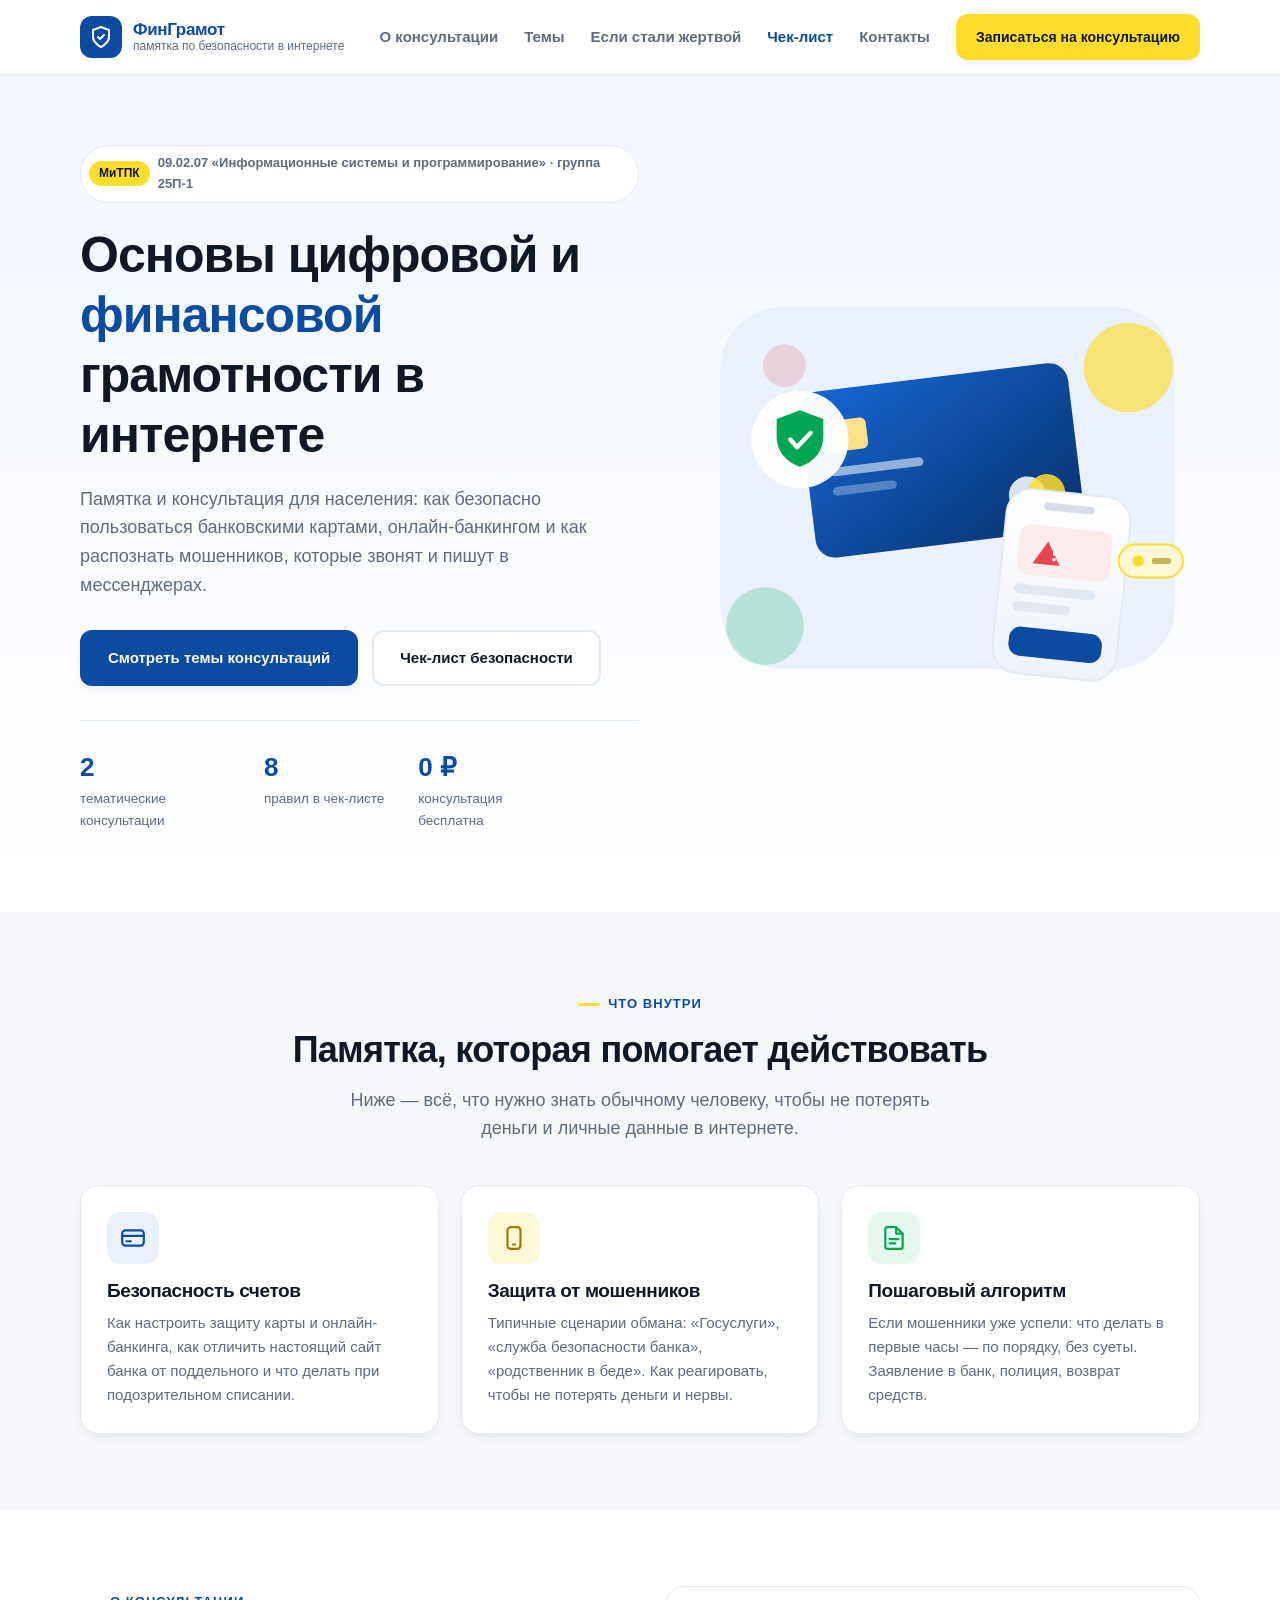
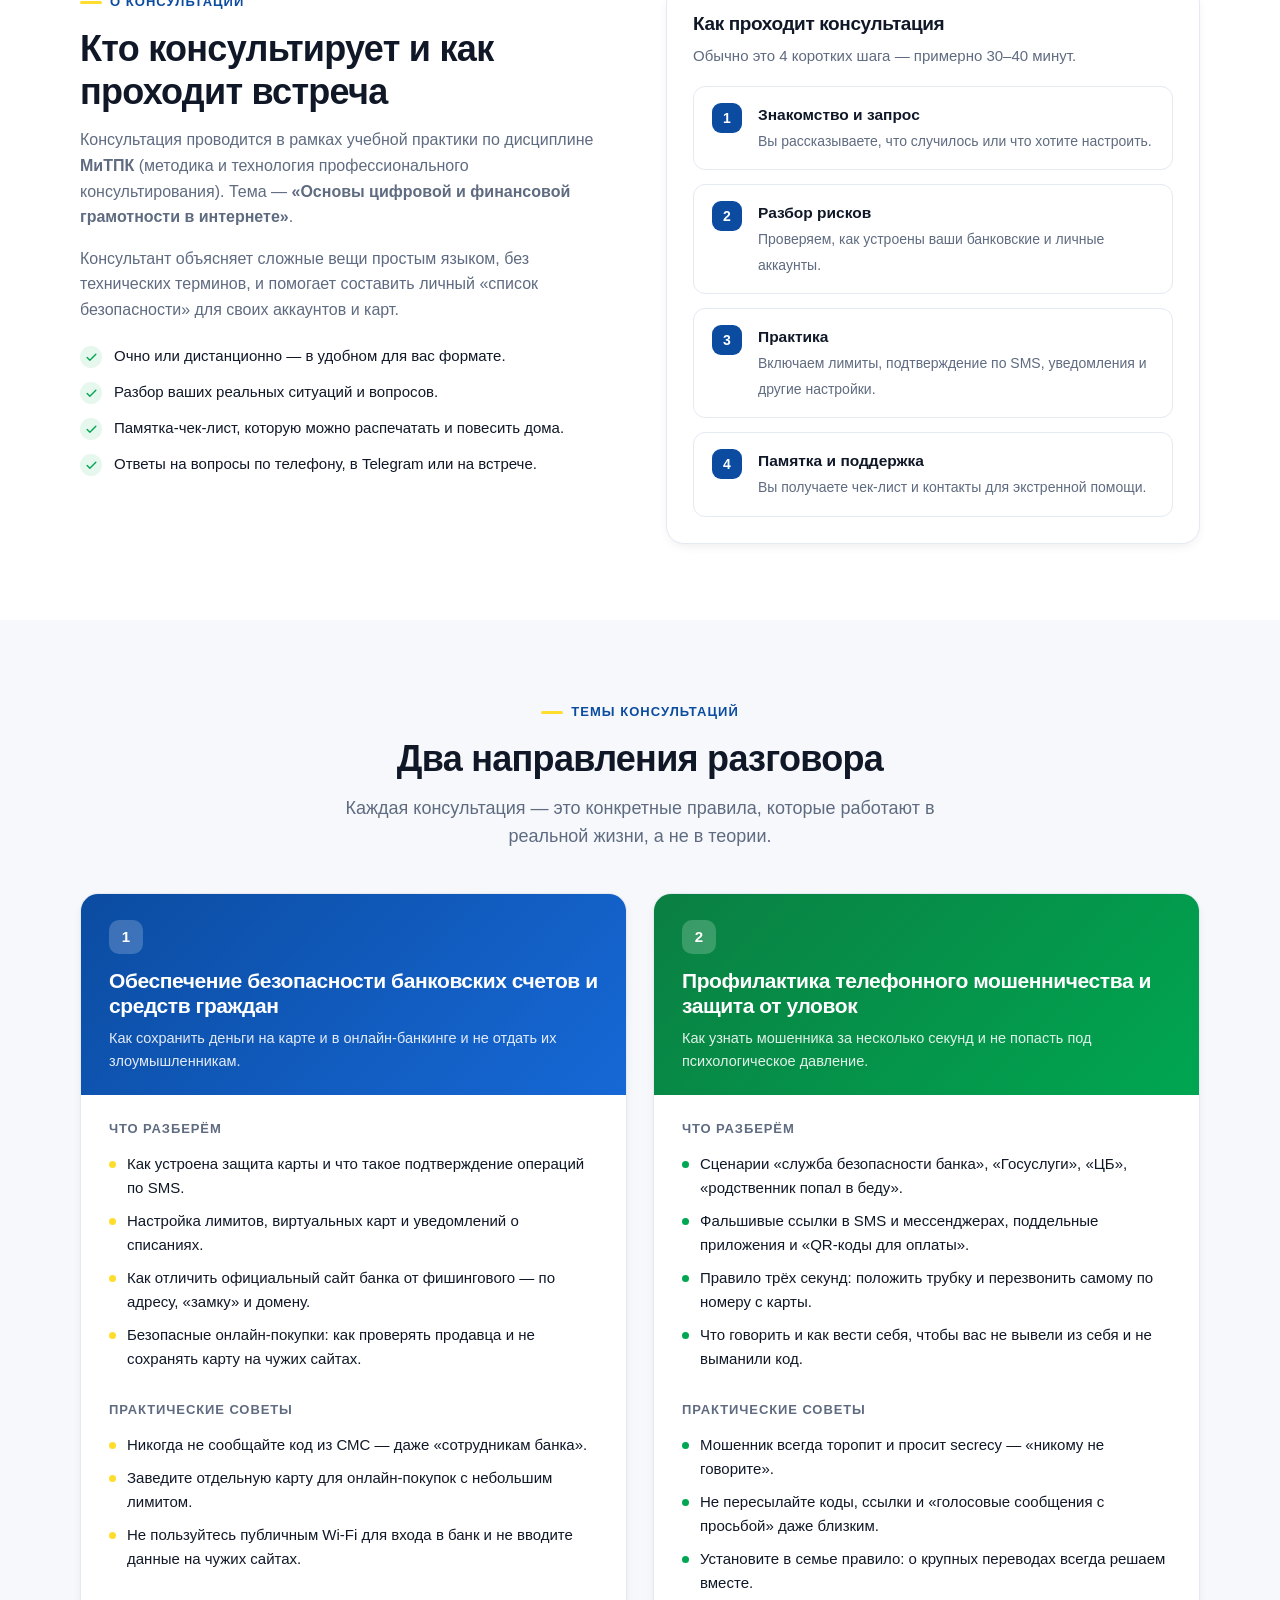
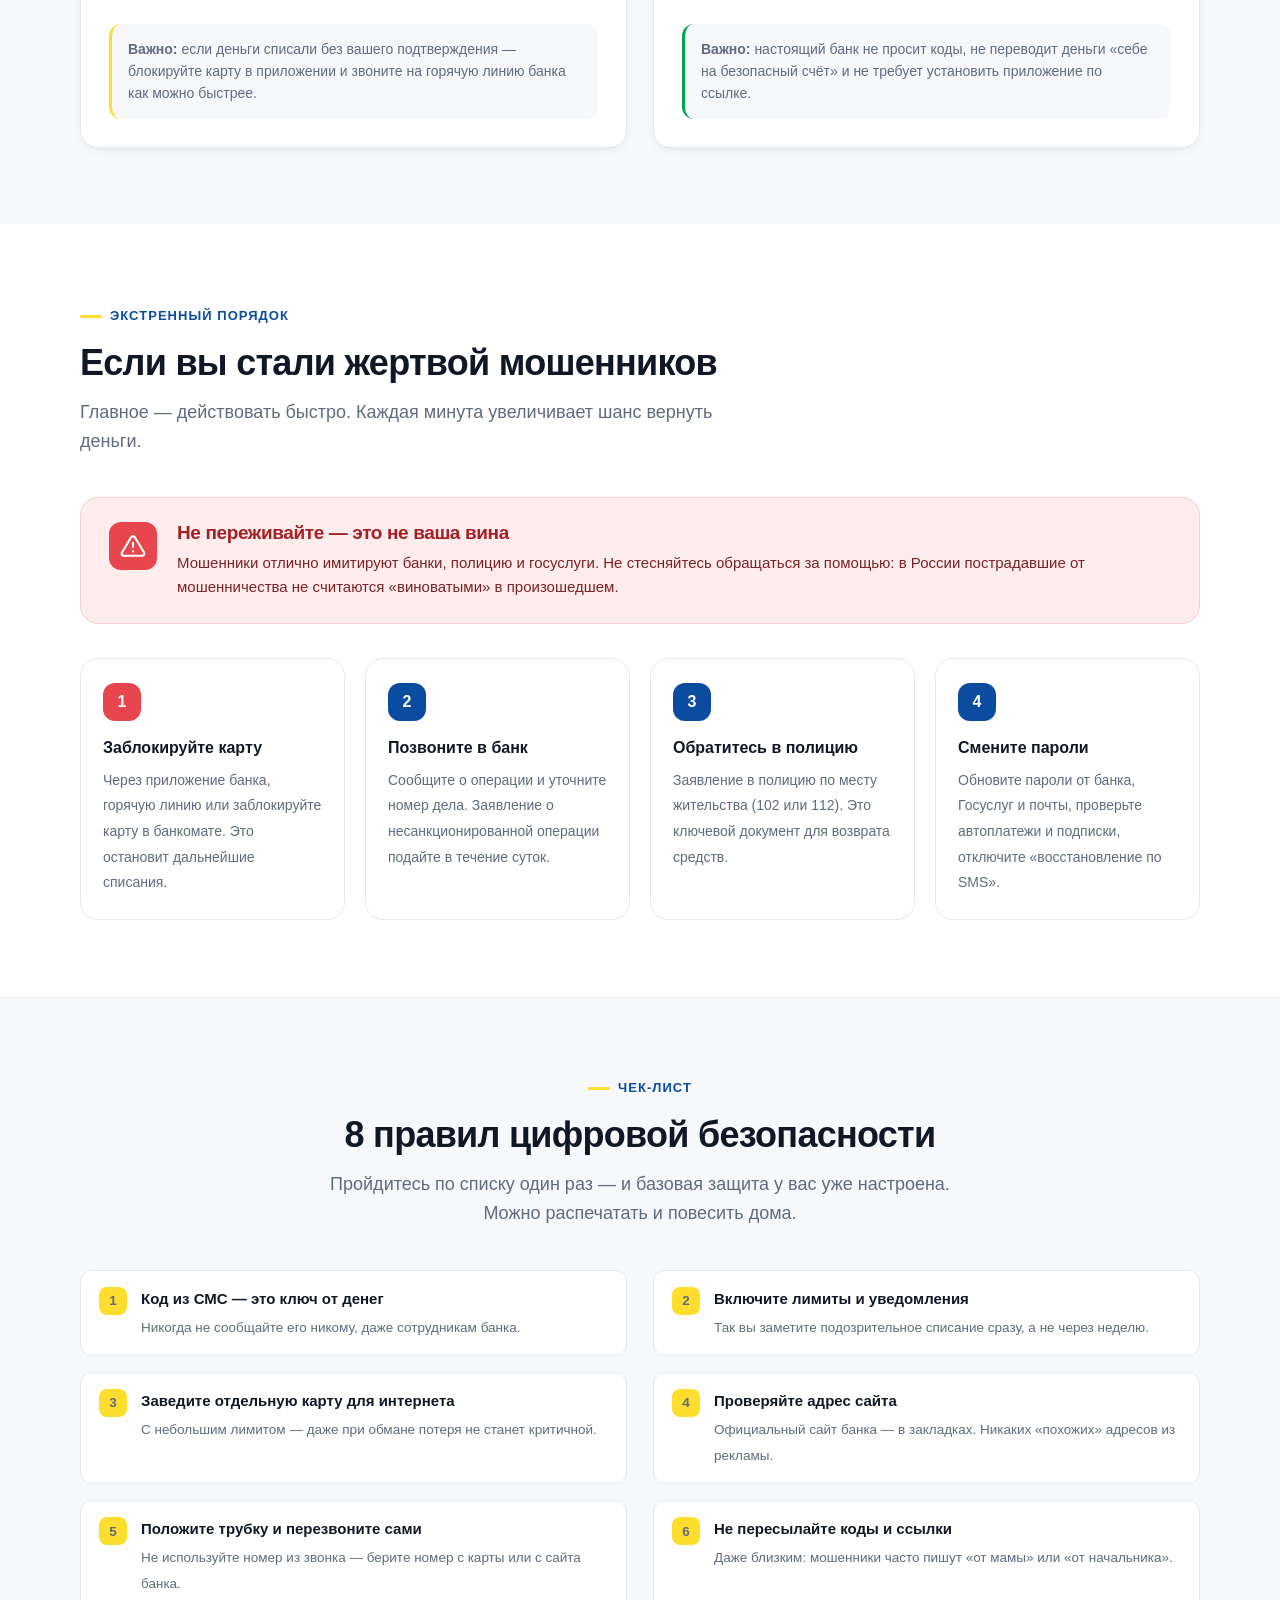
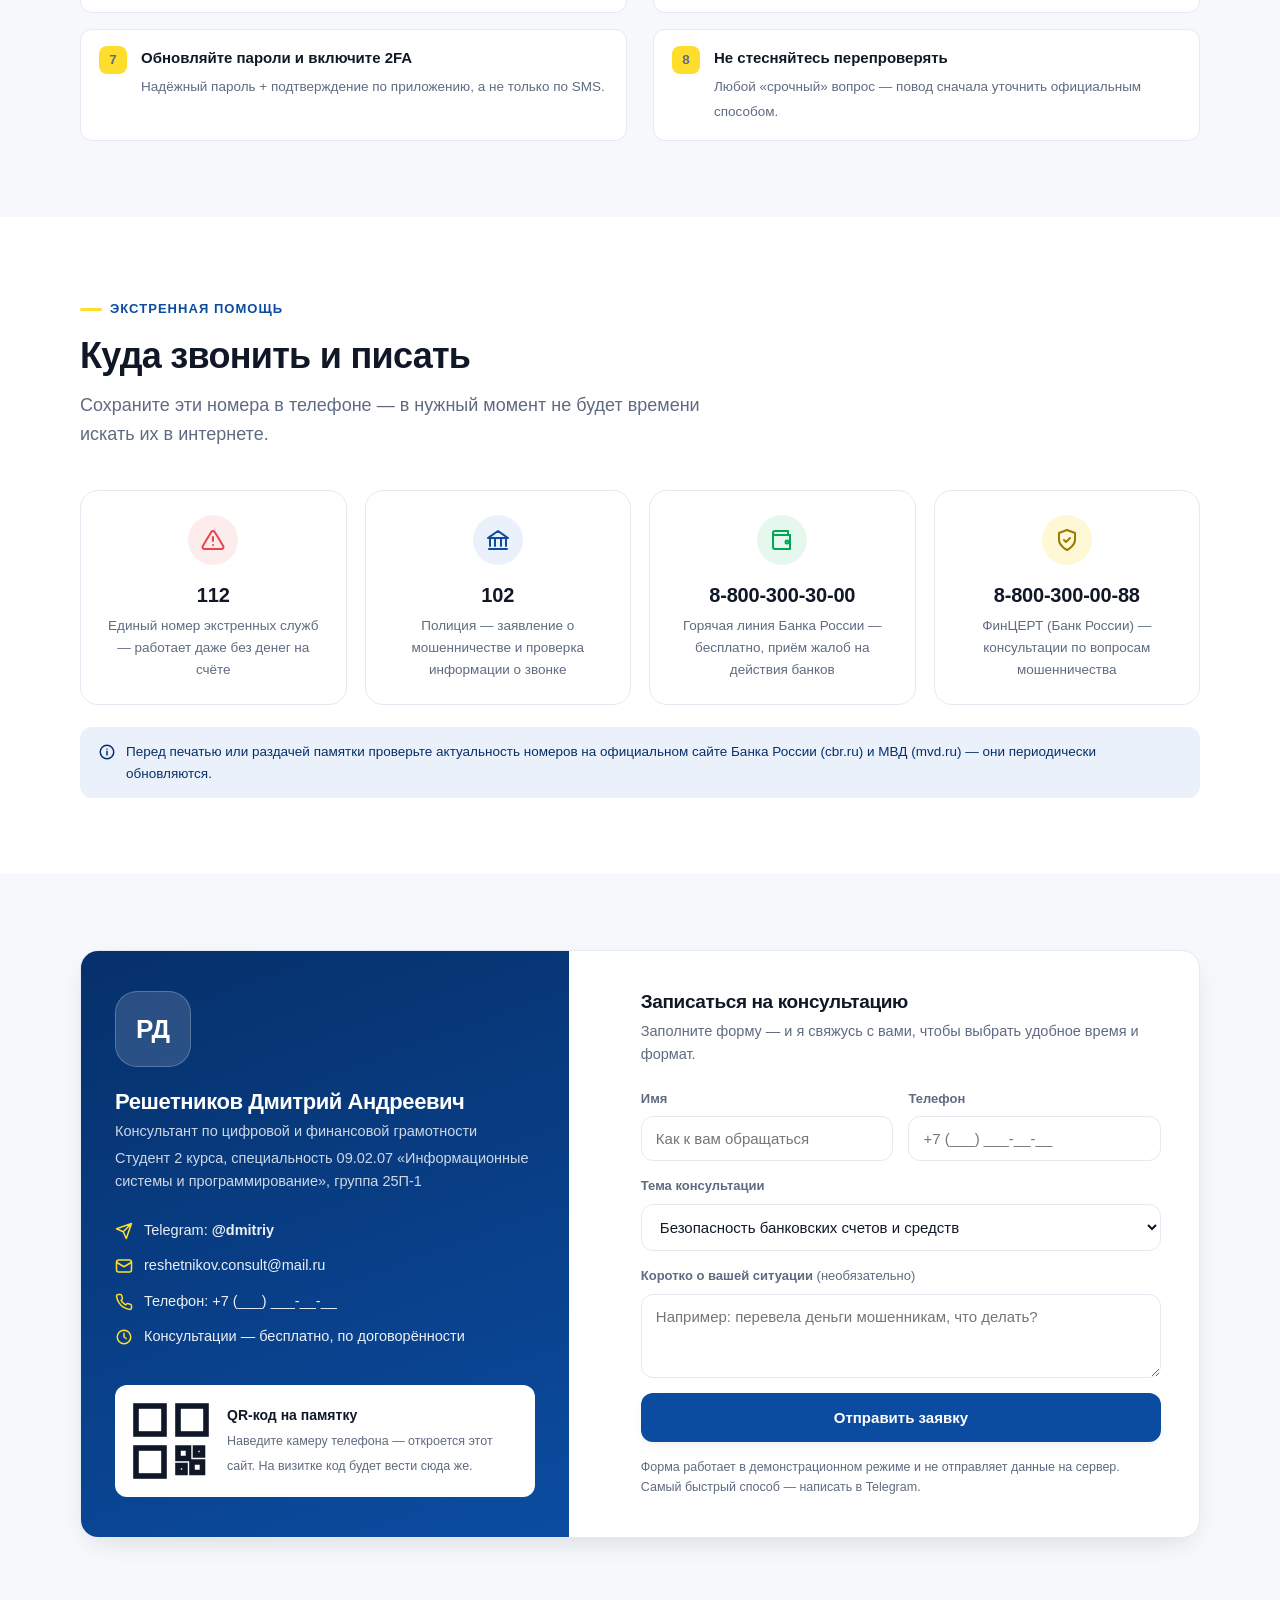
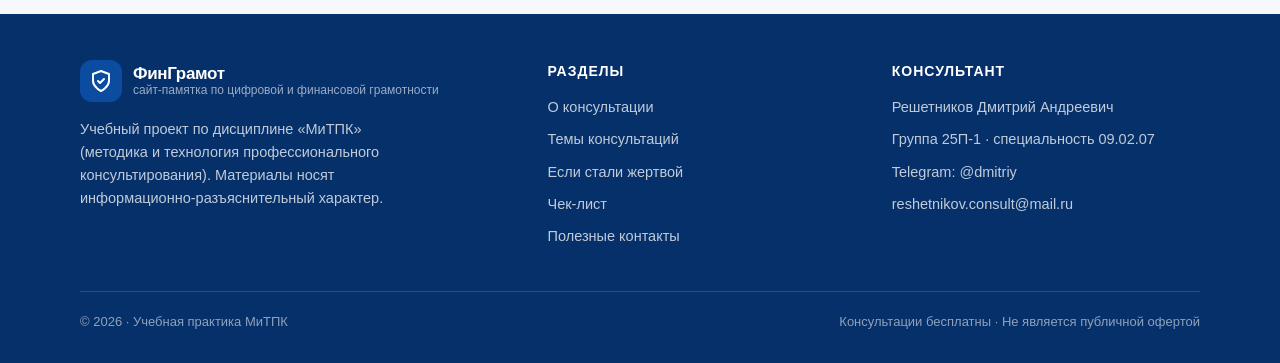
==== index.html @ 26b515e2 "Add files via upload" ====
<!DOCTYPE html>
<html lang="ru">
<head>
<meta charset="UTF-8">
<meta name="viewport" content="width=device-width, initial-scale=1">
<title>ФинГрамот — памятка по цифровой и финансовой грамотности в интернете</title>
<meta name="description" content="Сайт-памятка по консультации населения: безопасность банковских счетов и средств граждан, профилактика телефонного мошенничества. Консультант — Решетников Дмитрий Андреевич, группа 25П-1.">
<meta name="author" content="Решетников Дмитрий Андреевич">
<link rel="icon" href="data:image/svg+xml,%3Csvg xmlns='http://www.w3.org/2000/svg' viewBox='0 0 32 32'%3E%3Crect width='32' height='32' rx='8' fill='%230b4ca1'/%3E%3Cpath d='M16 6l8 3v6c0 5-3.4 9.3-8 11-4.6-1.7-8-6-8-11V9l8-3z' fill='%23ffdd2d'/%3E%3C/svg%3E">
<link rel="stylesheet" href="styles.css">
</head>
<body>

<!-- ================= ИКОНКИ ================= -->
<svg width="0" height="0" style="position:absolute" aria-hidden="true">
  <defs>
    <symbol id="i-shield" viewBox="0 0 24 24" fill="none" stroke="currentColor" stroke-width="2" stroke-linecap="round" stroke-linejoin="round">
      <path d="M12 22s8-4 8-10V5l-8-3-8 3v7c0 6 8 10 8 10z"/><path d="M9 12l2 2 4-4"/>
    </symbol>
    <symbol id="i-card" viewBox="0 0 24 24" fill="none" stroke="currentColor" stroke-width="2" stroke-linecap="round" stroke-linejoin="round">
      <rect x="2" y="5" width="20" height="14" rx="3"/><path d="M2 10h20"/><path d="M6 15h4"/>
    </symbol>
    <symbol id="i-phone" viewBox="0 0 24 24" fill="none" stroke="currentColor" stroke-width="2" stroke-linecap="round" stroke-linejoin="round">
      <rect x="6" y="2" width="12" height="20" rx="3"/><path d="M11 18h2"/>
    </symbol>
    <symbol id="i-doc" viewBox="0 0 24 24" fill="none" stroke="currentColor" stroke-width="2" stroke-linecap="round" stroke-linejoin="round">
      <path d="M14 2H6a2 2 0 00-2 2v16a2 2 0 002 2h12a2 2 0 002-2V8z"/><path d="M14 2v6h6M8 13h8M8 17h5"/>
    </symbol>
    <symbol id="i-alert" viewBox="0 0 24 24" fill="none" stroke="currentColor" stroke-width="2" stroke-linecap="round" stroke-linejoin="round">
      <path d="M10.3 3.9L1.8 18a2 2 0 001.7 3h17a2 2 0 001.7-3L13.7 3.9a2 2 0 00-3.4 0z"/><path d="M12 9v4M12 17h.01"/>
    </symbol>
    <symbol id="i-check" viewBox="0 0 24 24" fill="none" stroke="currentColor" stroke-width="2.5" stroke-linecap="round" stroke-linejoin="round">
      <path d="M20 6L9 17l-5-5"/>
    </symbol>
    <symbol id="i-call" viewBox="0 0 24 24" fill="none" stroke="currentColor" stroke-width="2" stroke-linecap="round" stroke-linejoin="round">
      <path d="M22 16.9v3a2 2 0 01-2.2 2 19.8 19.8 0 01-8.6-3.1 19.5 19.5 0 01-6-6A19.8 19.8 0 012.1 4.2 2 2 0 014.1 2h3a2 2 0 012 1.7c.1 1 .4 1.9.7 2.8a2 2 0 01-.5 2.1L8.1 9.9a16 16 0 006 6l1.3-1.2a2 2 0 012.1-.5c.9.3 1.8.6 2.8.7a2 2 0 011.7 2z"/>
    </symbol>
    <symbol id="i-bank" viewBox="0 0 24 24" fill="none" stroke="currentColor" stroke-width="2" stroke-linecap="round" stroke-linejoin="round">
      <path d="M3 21h18M4 10v8M9 10v8M15 10v8M20 10v8M2 10h20L12 3 2 10z"/>
    </symbol>
    <symbol id="i-info" viewBox="0 0 24 24" fill="none" stroke="currentColor" stroke-width="2" stroke-linecap="round" stroke-linejoin="round">
      <circle cx="12" cy="12" r="9"/><path d="M12 11v5M12 8h.01"/>
    </symbol>
    <symbol id="i-lock" viewBox="0 0 24 24" fill="none" stroke="currentColor" stroke-width="2" stroke-linecap="round" stroke-linejoin="round">
      <rect x="4" y="10" width="16" height="11" rx="2"/><path d="M8 10V7a4 4 0 018 0v3"/>
    </symbol>
    <symbol id="i-eye" viewBox="0 0 24 24" fill="none" stroke="currentColor" stroke-width="2" stroke-linecap="round" stroke-linejoin="round">
      <path d="M1 12s4-7 11-7 11 7 11 7-4 7-11 7S1 12 1 12z"/><circle cx="12" cy="12" r="3"/>
    </symbol>
    <symbol id="i-link" viewBox="0 0 24 24" fill="none" stroke="currentColor" stroke-width="2" stroke-linecap="round" stroke-linejoin="round">
      <path d="M10 13a5 5 0 007.5.5l3-3a5 5 0 00-7-7l-1.7 1.7"/><path d="M14 11a5 5 0 00-7.5-.5l-3 3a5 5 0 007 7L12 19"/>
    </symbol>
    <symbol id="i-megaphone" viewBox="0 0 24 24" fill="none" stroke="currentColor" stroke-width="2" stroke-linecap="round" stroke-linejoin="round">
      <path d="M3 11v3a1 1 0 001 1h2l5 4V6L6 10H4a1 1 0 00-1 1z"/><path d="M15 8a5 5 0 010 8"/>
    </symbol>
    <symbol id="i-users" viewBox="0 0 24 24" fill="none" stroke="currentColor" stroke-width="2" stroke-linecap="round" stroke-linejoin="round">
      <path d="M16 21v-2a4 4 0 00-4-4H6a4 4 0 00-4 4v2"/><circle cx="9" cy="7" r="4"/><path d="M22 21v-2a4 4 0 00-3-3.9"/>
    </symbol>
    <symbol id="i-clock" viewBox="0 0 24 24" fill="none" stroke="currentColor" stroke-width="2" stroke-linecap="round" stroke-linejoin="round">
      <circle cx="12" cy="12" r="9"/><path d="M12 7v5l3 2"/>
    </symbol>
    <symbol id="i-send" viewBox="0 0 24 24" fill="none" stroke="currentColor" stroke-width="2" stroke-linecap="round" stroke-linejoin="round">
      <path d="M22 2L11 13M22 2l-7 20-4-9-9-4 20-7z"/>
    </symbol>
    <symbol id="i-mail" viewBox="0 0 24 24" fill="none" stroke="currentColor" stroke-width="2" stroke-linecap="round" stroke-linejoin="round">
      <rect x="2" y="4" width="20" height="16" rx="3"/><path d="M2 7l10 6 10-6"/>
    </symbol>
    <symbol id="i-qr" viewBox="0 0 24 24" fill="none" stroke="currentColor" stroke-width="2" stroke-linecap="round" stroke-linejoin="round">
      <rect x="3" y="3" width="7" height="7" rx="1"/><rect x="14" y="3" width="7" height="7" rx="1"/><rect x="3" y="14" width="7" height="7" rx="1"/><path d="M14 14h3v3h-3zM18 18h3v3h-3z"/>
    </symbol>
    <symbol id="i-wallet" viewBox="0 0 24 24" fill="none" stroke="currentColor" stroke-width="2" stroke-linecap="round" stroke-linejoin="round">
      <path d="M20 7H5a2 2 0 010-4h13v4"/><path d="M3 5v14a2 2 0 002 2h15V7H5"/><circle cx="17" cy="14" r="1.5"/>
    </symbol>
  </defs>
</svg>

<!-- ================= ШАПКА ================= -->
<header class="header">
  <div class="container header__inner">
    <a class="logo" href="#top">
      <span class="logo__mark"><svg><use href="#i-shield"/></svg></span>
      <span class="logo__text">
        <span class="logo__name">ФинГрамот</span>
        <span class="logo__sub">памятка по безопасности в интернете</span>
      </span>
    </a>

    <nav class="nav" id="nav">
      <a href="#about">О консультации</a>
      <a href="#topics">Темы</a>
      <a href="#victim">Если стали жертвой</a>
      <a href="#checklist">Чек-лист</a>
      <a href="#contacts">Контакты</a>
    </nav>

    <div class="header__cta">
      <a class="btn btn--accent btn--sm" href="#consult">Записаться на консультацию</a>
      <button class="burger" id="burger" aria-label="Меню"><span></span><span></span><span></span></button>
    </div>
  </div>
</header>

<!-- ================= ПЕРВЫЙ ЭКРАН ================= -->
<section class="hero" id="top">
  <div class="container hero__grid">
    <div>
      <div class="hero__badge"><b>МиТПК</b> 09.02.07 «Информационные системы и программирование» · группа 25П-1</div>
      <h1>Основы цифровой и <span>финансовой</span> грамотности в интернете</h1>
      <p class="hero__lead">
        Памятка и консультация для населения: как безопасно пользоваться банковскими картами,
        онлайн-банкингом и как распознать мошенников, которые звонят и пишут в мессенджерах.
      </p>
      <div class="hero__actions">
        <a class="btn btn--primary" href="#topics">Смотреть темы консультаций</a>
        <a class="btn btn--ghost" href="#checklist">Чек-лист безопасности</a>
      </div>
      <div class="hero__facts">
        <div>
          <div class="fact__num">2</div>
          <div class="fact__text">тематические консультации</div>
        </div>
        <div>
          <div class="fact__num">8</div>
          <div class="fact__text">правил в чек-листе</div>
        </div>
        <div>
          <div class="fact__num">0 ₽</div>
          <div class="fact__text">консультация бесплатна</div>
        </div>
      </div>
    </div>

    <div class="hero__art" aria-hidden="true">
      <svg viewBox="0 0 520 420" role="img">
        <defs>
          <linearGradient id="gCard" x1="0" y1="0" x2="1" y2="1">
            <stop offset="0%" stop-color="#1668d6"/><stop offset="100%" stop-color="#06306a"/>
          </linearGradient>
          <linearGradient id="gPhone" x1="0" y1="0" x2="0" y2="1">
            <stop offset="0%" stop-color="#ffffff"/><stop offset="100%" stop-color="#eef2f8"/>
          </linearGradient>
        </defs>

        <rect x="26" y="24" width="468" height="372" rx="64" fill="#eaf1fb"/>
        <circle cx="446" cy="86" r="46" fill="#ffdd2d" opacity=".65"/>
        <circle cx="72" cy="352" r="40" fill="#00a651" opacity=".22"/>
        <circle cx="92" cy="84" r="22" fill="#e8464f" opacity=".18"/>

        <!-- банковская карта -->
        <g transform="rotate(-7 250 190)">
          <rect x="116" y="96" width="278" height="172" rx="20" fill="url(#gCard)"/>
          <rect x="140" y="128" width="42" height="32" rx="6" fill="#ffe08a"/>
          <rect x="140" y="176" width="96" height="9" rx="4.5" fill="#ffffff" opacity=".55"/>
          <rect x="140" y="196" width="66" height="9" rx="4.5" fill="#ffffff" opacity=".3"/>
          <circle cx="338" cy="228" r="19" fill="#ffffff" opacity=".85"/>
          <circle cx="358" cy="228" r="19" fill="#ffdd2d" opacity=".85"/>
        </g>

        <!-- щит с галочкой -->
        <g transform="translate(56 108)">
          <circle cx="52" cy="52" r="50" fill="#ffffff" opacity=".96"/>
          <path d="M52 22l24 9v18c0 15-10 26.5-24 31-14-4.5-24-16-24-31V31l24-9z" fill="#00a651"/>
          <path d="M42 52l7 8 14-15" stroke="#fff" stroke-width="4.5" fill="none" stroke-linecap="round" stroke-linejoin="round"/>
        </g>

        <!-- телефон с предупреждением -->
        <g transform="rotate(6 372 300)">
          <rect x="314" y="214" width="128" height="190" rx="26" fill="url(#gPhone)" stroke="#e4e9f2" stroke-width="2"/>
          <rect x="352" y="226" width="52" height="8" rx="4" fill="#d7dee9"/>
          <rect x="330" y="250" width="96" height="52" rx="12" fill="#fdecec"/>
          <path d="M360 266l14 24h-28l14-24z" fill="#e8464f"/>
          <rect x="366" y="272" width="3.4" height="8" rx="1.7" fill="#fff"/>
          <circle cx="367.7" cy="284" r="1.8" fill="#fff"/>
          <rect x="330" y="312" width="84" height="10" rx="5" fill="#e2e8f0"/>
          <rect x="330" y="330" width="60" height="10" rx="5" fill="#e2e8f0"/>
          <rect x="330" y="356" width="96" height="30" rx="12" fill="#0b4ca1"/>
        </g>

        <!-- маленькие пилюли -->
        <g transform="translate(436 268)">
          <rect x="0" y="0" width="66" height="34" rx="17" fill="#fff8d6" stroke="#ffdd2d" stroke-width="2"/>
          <circle cx="20" cy="17" r="6" fill="#ffdd2d"/>
          <rect x="34" y="14" width="20" height="6" rx="3" fill="#c7b45a"/>
        </g>
      </svg>
    </div>
  </div>
</section>

<!-- ================= ЧТО ВНУТРИ ================= -->
<section class="section section--tint">
  <div class="container">
    <div class="section-head section-head--center">
      <span class="eyebrow">Что внутри</span>
      <h2>Памятка, которая помогает действовать</h2>
      <p class="lead">Ниже — всё, что нужно знать обычному человеку, чтобы не потерять деньги и личные данные в интернете.</p>
    </div>

    <div class="grid-3">
      <article class="card">
        <div class="card__icon icon-blue"><svg><use href="#i-card"/></svg></div>
        <h3>Безопасность счетов</h3>
        <p>Как настроить защиту карты и онлайн-банкинга, как отличить настоящий сайт банка от поддельного и что делать при подозрительном списании.</p>
      </article>
      <article class="card">
        <div class="card__icon icon-yellow"><svg><use href="#i-phone"/></svg></div>
        <h3>Защита от мошенников</h3>
        <p>Типичные сценарии обмана: «Госуслуги», «служба безопасности банка», «родственник в беде». Как реагировать, чтобы не потерять деньги и нервы.</p>
      </article>
      <article class="card">
        <div class="card__icon icon-green"><svg><use href="#i-doc"/></svg></div>
        <h3>Пошаговый алгоритм</h3>
        <p>Если мошенники уже успели: что делать в первые часы — по порядку, без суеты. Заявление в банк, полиция, возврат средств.</p>
      </article>
    </div>
  </div>
</section>

<!-- ================= О КОНСУЛЬТАЦИИ ================= -->
<section class="section" id="about">
  <div class="container about">
    <div class="about__text">
      <span class="eyebrow">О консультации</span>
      <h2>Кто консультирует и как проходит встреча</h2>
      <p>
        Консультация проводится в рамках учебной практики по дисциплине
        <b>МиТПК</b> (методика и технология профессионального консультирования).
        Тема — <b>«Основы цифровой и финансовой грамотности в интернете»</b>.
      </p>
      <p>
        Консультант объясняет сложные вещи простым языком, без технических терминов,
        и помогает составить личный «список безопасности» для своих аккаунтов и карт.
      </p>
      <ul class="about__list">
        <li><span class="tick"><svg><use href="#i-check"/></svg></span> Очно или дистанционно — в удобном для вас формате.</li>
        <li><span class="tick"><svg><use href="#i-check"/></svg></span> Разбор ваших реальных ситуаций и вопросов.</li>
        <li><span class="tick"><svg><use href="#i-check"/></svg></span> Памятка-чек-лист, которую можно распечатать и повесить дома.</li>
        <li><span class="tick"><svg><use href="#i-check"/></svg></span> Ответы на вопросы по телефону, в Telegram или на встрече.</li>
      </ul>
    </div>

    <div class="card">
      <h3>Как проходит консультация</h3>
      <p style="margin-bottom:18px">Обычно это 4 коротких шага — примерно 30–40 минут.</p>
      <ol class="steps-list">
        <li><div><b>Знакомство и запрос</b><span>Вы рассказываете, что случилось или что хотите настроить.</span></div></li>
        <li><div><b>Разбор рисков</b><span>Проверяем, как устроены ваши банковские и личные аккаунты.</span></div></li>
        <li><div><b>Практика</b><span>Включаем лимиты, подтверждение по SMS, уведомления и другие настройки.</span></div></li>
        <li><div><b>Памятка и поддержка</b><span>Вы получаете чек-лист и контакты для экстренной помощи.</span></div></li>
      </ol>
    </div>
  </div>
</section>

<!-- ================= ТЕМЫ КОНСУЛЬТАЦИЙ ================= -->
<section class="section section--tint" id="topics">
  <div class="container">
    <div class="section-head section-head--center">
      <span class="eyebrow">Темы консультаций</span>
      <h2>Два направления разговора</h2>
      <p class="lead">Каждая консультация — это конкретные правила, которые работают в реальной жизни, а не в теории.</p>
    </div>

    <div class="topics">
      <!-- Тема 1 -->
      <article class="topic topic--1">
        <div class="topic__top">
          <span class="topic__num">1</span>
          <h3>Обеспечение безопасности банковских счетов и средств граждан</h3>
          <p>Как сохранить деньги на карте и в онлайн-банкинге и не отдать их злоумышленникам.</p>
        </div>
        <div class="topic__body">
          <div class="topic__block">
            <h4>Что разберём</h4>
            <ul>
              <li>Как устроена защита карты и что такое подтверждение операций по SMS.</li>
              <li>Настройка лимитов, виртуальных карт и уведомлений о списаниях.</li>
              <li>Как отличить официальный сайт банка от фишингового — по адресу, «замку» и домену.</li>
              <li>Безопасные онлайн-покупки: как проверять продавца и не сохранять карту на чужих сайтах.</li>
            </ul>
          </div>
          <div class="topic__block">
            <h4>Практические советы</h4>
            <ul>
              <li>Никогда не сообщайте код из СМС — даже «сотрудникам банка».</li>
              <li>Заведите отдельную карту для онлайн-покупок с небольшим лимитом.</li>
              <li>Не пользуйтесь публичным Wi-Fi для входа в банк и не вводите данные на чужих сайтах.</li>
            </ul>
          </div>
          <p class="topic__note"><b>Важно:</b> если деньги списали без вашего подтверждения — блокируйте карту в приложении и звоните на горячую линию банка как можно быстрее.</p>
        </div>
      </article>

      <!-- Тема 2 -->
      <article class="topic topic--2">
        <div class="topic__top">
          <span class="topic__num">2</span>
          <h3>Профилактика телефонного мошенничества и защита от уловок</h3>
          <p>Как узнать мошенника за несколько секунд и не попасть под психологическое давление.</p>
        </div>
        <div class="topic__body">
          <div class="topic__block">
            <h4>Что разберём</h4>
            <ul>
              <li>Сценарии «служба безопасности банка», «Госуслуги», «ЦБ», «родственник попал в беду».</li>
              <li>Фальшивые ссылки в SMS и мессенджерах, поддельные приложения и «QR-коды для оплаты».</li>
              <li>Правило трёх секунд: положить трубку и перезвонить самому по номеру с карты.</li>
              <li>Что говорить и как вести себя, чтобы вас не вывели из себя и не выманили код.</li>
            </ul>
          </div>
          <div class="topic__block">
            <h4>Практические советы</h4>
            <ul>
              <li>Мошенник всегда торопит и просит secrecy — «никому не говорите».</li>
              <li>Не пересылайте коды, ссылки и «голосовые сообщения с просьбой» даже близким.</li>
              <li>Установите в семье правило: о крупных переводах всегда решаем вместе.</li>
            </ul>
          </div>
          <p class="topic__note"><b>Важно:</b> настоящий банк не просит коды, не переводит деньги «себе на безопасный счёт» и не требует установить приложение по ссылке.</p>
        </div>
      </article>
    </div>
  </div>
</section>

<!-- ================= ЕСЛИ СТАЛИ ЖЕРТВОЙ ================= -->
<section class="section" id="victim">
  <div class="container">
    <div class="section-head">
      <span class="eyebrow">Экстренный порядок</span>
      <h2>Если вы стали жертвой мошенников</h2>
      <p class="lead">Главное — действовать быстро. Каждая минута увеличивает шанс вернуть деньги.</p>
    </div>

    <div class="alert">
      <div class="alert__icon"><svg><use href="#i-alert"/></svg></div>
      <div>
        <h3>Не переживайте — это не ваша вина</h3>
        <p>Мошенники отлично имитируют банки, полицию и госуслуги. Не стесняйтесь обращаться за помощью: в России пострадавшие от мошенничества не считаются «виноватыми» в произошедшем.</p>
      </div>
    </div>

    <div class="timeline">
      <div class="tl-step tl-step--urgent">
        <b>Заблокируйте карту</b>
        <span>Через приложение банка, горячую линию или заблокируйте карту в банкомате. Это остановит дальнейшие списания.</span>
      </div>
      <div class="tl-step">
        <b>Позвоните в банк</b>
        <span>Сообщите о операции и уточните номер дела. Заявление о несанкционированной операции подайте в течение суток.</span>
      </div>
      <div class="tl-step">
        <b>Обратитесь в полицию</b>
        <span>Заявление в полицию по месту жительства (102 или 112). Это ключевой документ для возврата средств.</span>
      </div>
      <div class="tl-step">
        <b>Смените пароли</b>
        <span>Обновите пароли от банка, Госуслуг и почты, проверьте автоплатежи и подписки, отключите «восстановление по SMS».</span>
      </div>
    </div>
  </div>
</section>

<!-- ================= ЧЕК-ЛИСТ ================= -->
<section class="section section--tint" id="checklist">
  <div class="container">
    <div class="section-head section-head--center">
      <span class="eyebrow">Чек-лист</span>
      <h2>8 правил цифровой безопасности</h2>
      <p class="lead">Пройдитесь по списку один раз — и базовая защита у вас уже настроена. Можно распечатать и повесить дома.</p>
    </div>

    <div class="checklist">
      <div class="check-item"><span class="check-item__n">1</span><div><b>Код из СМС — это ключ от денег</b><span>Никогда не сообщайте его никому, даже сотрудникам банка.</span></div></div>
      <div class="check-item"><span class="check-item__n">2</span><div><b>Включите лимиты и уведомления</b><span>Так вы заметите подозрительное списание сразу, а не через неделю.</span></div></div>
      <div class="check-item"><span class="check-item__n">3</span><div><b>Заведите отдельную карту для интернета</b><span>С небольшим лимитом — даже при обмане потеря не станет критичной.</span></div></div>
      <div class="check-item"><span class="check-item__n">4</span><div><b>Проверяйте адрес сайта</b><span>Официальный сайт банка — в закладках. Никаких «похожих» адресов из рекламы.</span></div></div>
      <div class="check-item"><span class="check-item__n">5</span><div><b>Положите трубку и перезвоните сами</b><span>Не используйте номер из звонка — берите номер с карты или с сайта банка.</span></div></div>
      <div class="check-item"><span class="check-item__n">6</span><div><b>Не пересылайте коды и ссылки</b><span>Даже близким: мошенники часто пишут «от мамы» или «от начальника».</span></div></div>
      <div class="check-item"><span class="check-item__n">7</span><div><b>Обновляйте пароли и включите 2FA</b><span>Надёжный пароль + подтверждение по приложению, а не только по SMS.</span></div></div>
      <div class="check-item"><span class="check-item__n">8</span><div><b>Не стесняйтесь перепроверять</b><span>Любой «срочный» вопрос — повод сначала уточнить официальным способом.</span></div></div>
    </div>
  </div>
</section>

<!-- ================= ПОЛЕЗНЫЕ КОНТАКТЫ ================= -->
<section class="section" id="contacts">
  <div class="container">
    <div class="section-head">
      <span class="eyebrow">Экстренная помощь</span>
      <h2>Куда звонить и писать</h2>
      <p class="lead">Сохраните эти номера в телефоне — в нужный момент не будет времени искать их в интернете.</p>
    </div>

    <div class="contacts-grid">
      <div class="contact-card">
        <div class="contact-card__icon icon-red"><svg><use href="#i-alert"/></svg></div>
        <b>112</b>
        <span>Единый номер экстренных служб — работает даже без денег на счёте</span>
      </div>
      <div class="contact-card">
        <div class="contact-card__icon icon-blue"><svg><use href="#i-bank"/></svg></div>
        <b>102</b>
        <span>Полиция — заявление о мошенничестве и проверка информации о звонке</span>
      </div>
      <div class="contact-card">
        <div class="contact-card__icon icon-green"><svg><use href="#i-wallet"/></svg></div>
        <b>8-800-300-30-00</b>
        <span>Горячая линия Банка России — бесплатно, приём жалоб на действия банков</span>
      </div>
      <div class="contact-card">
        <div class="contact-card__icon icon-yellow"><svg><use href="#i-shield"/></svg></div>
        <b>8-800-300-00-88</b>
        <span>ФинЦЕРТ (Банк России) — консультации по вопросам мошенничества</span>
      </div>
    </div>

    <div class="notice">
      <svg><use href="#i-info"/></svg>
      <span>Перед печатью или раздачей памятки проверьте актуальность номеров на официальном сайте Банка России (cbr.ru) и МВД (mvd.ru) — они периодически обновляются.</span>
    </div>
  </div>
</section>

<!-- ================= КОНСУЛЬТАНТ И ЗАПИСЬ ================= -->
<section class="section section--tint" id="consult">
  <div class="container">
    <div class="consult">
      <div class="consult__left">
        <div class="consult__avatar">РД</div>
        <div>
          <h3>Решетников Дмитрий Андреевич</h3>
          <div class="consult__role">Консультант по цифровой и финансовой грамотности</div>
          <div class="consult__role">Студент 2 курса, специальность 09.02.07 «Информационные системы и программирование», группа 25П-1</div>
        </div>
        <ul class="consult__list">
          <li><svg><use href="#i-send"/></svg><span>Telegram: <b>@dmitriy</b></span></li>
          <li><svg><use href="#i-mail"/></svg><span>reshetnikov.consult@mail.ru</span></li>
          <li><svg><use href="#i-call"/></svg><span>Телефон: +7 (___) ___-__-__</span></li>
          <li><svg><use href="#i-clock"/></svg><span>Консультации — бесплатно, по договорённости</span></li>
        </ul>
        <div class="consult__qr">
          <svg class="qr" viewBox="0 0 24 24" fill="none" stroke="currentColor" stroke-width="1.6">
            <rect x="2" y="2" width="8" height="8"/><rect x="14" y="2" width="8" height="8"/><rect x="2" y="14" width="8" height="8"/>
            <path d="M14 14h3v3h-3zM18 18h3v3h-3zM14 19h2v2h-2zM19 14h2v2h-2z"/>
          </svg>
          <div>
            <b>QR-код на памятку</b>
            <span>Наведите камеру телефона — откроется этот сайт. На визитке код будет вести сюда же.</span>
          </div>
        </div>
      </div>

      <div class="consult__right">
        <h3>Записаться на консультацию</h3>
        <p>Заполните форму — и я свяжусь с вами, чтобы выбрать удобное время и формат.</p>

        <form class="form" id="form" novalidate>
          <div class="form__row">
            <div class="field">
              <label for="f-name">Имя</label>
              <input id="f-name" name="name" type="text" placeholder="Как к вам обращаться" required>
            </div>
            <div class="field">
              <label for="f-phone">Телефон</label>
              <input id="f-phone" name="phone" type="tel" placeholder="+7 (___) ___-__-__" required>
            </div>
          </div>
          <div class="field">
            <label for="f-topic">Тема консультации</label>
            <select id="f-topic" name="topic">
              <option>Безопасность банковских счетов и средств</option>
              <option>Профилактика телефонного мошенничества</option>
              <option>Обе темы — общий разбор</option>
              <option>Другой вопрос</option>
            </select>
          </div>
          <div class="field">
            <label for="f-msg">Коротко о вашей ситуации <span style="font-weight:400">(необязательно)</span></label>
            <textarea id="f-msg" name="message" placeholder="Например: перевела деньги мошенникам, что делать?"></textarea>
          </div>
          <button class="btn btn--primary" type="submit">Отправить заявку</button>
          <p class="form__hint">Форма работает в демонстрационном режиме и не отправляет данные на сервер. Самый быстрый способ — написать в Telegram.</p>
          <div class="form__ok" id="form-ok">
            <svg><use href="#i-check"/></svg>
            <span>Спасибо! Заявка сохранена. Для реальной связи напишите консультанту в Telegram <b>@dmitriy</b> или позвоните по указанному номеру.</span>
          </div>
        </form>
      </div>
    </div>
  </div>
</section>

<!-- ================= ПОДВАЛ ================= -->
<footer class="footer">
  <div class="container">
    <div class="footer__grid">
      <div>
        <div class="logo">
          <span class="logo__mark"><svg><use href="#i-shield"/></svg></span>
          <span class="logo__text">
            <span class="logo__name">ФинГрамот</span>
            <span class="logo__sub">сайт-памятка по цифровой и финансовой грамотности</span>
          </span>
        </div>
        <p style="margin-top:16px;max-width:340px;font-size:14.5px">
          Учебный проект по дисциплине «МиТПК» (методика и технология профессионального консультирования).
          Материалы носят информационно-разъяснительный характер.
        </p>
      </div>
      <div>
        <h4>Разделы</h4>
        <ul>
          <li><a href="#about">О консультации</a></li>
          <li><a href="#topics">Темы консультаций</a></li>
          <li><a href="#victim">Если стали жертвой</a></li>
          <li><a href="#checklist">Чек-лист</a></li>
          <li><a href="#contacts">Полезные контакты</a></li>
        </ul>
      </div>
      <div>
        <h4>Консультант</h4>
        <ul>
          <li>Решетников Дмитрий Андреевич</li>
          <li>Группа 25П-1 · специальность 09.02.07</li>
          <li><a href="https://t.me/dmitriy">Telegram: @dmitriy</a></li>
          <li><a href="mailto:reshetnikov.consult@mail.ru">reshetnikov.consult@mail.ru</a></li>
        </ul>
      </div>
    </div>
    <div class="footer__bottom">
      <span>© 2026 · Учебная практика МиТПК</span>
      <span>Консультации бесплатны · Не является публичной офертой</span>
    </div>
  </div>
</footer>

<script src="script.js"></script>
</body>
</html>
---- styles.css ----
/* ==========================================================================
   ФинГрамот — памятка по цифровой и финансовой грамотности
   Стили: чистый HTML + CSS. Палитра — в духе Т-Банка, Сбербанка, ВТБ, Госуслуг.
   ========================================================================== */

:root {
  /* Цвета */
  --blue: #0b4ca1;
  --blue-dark: #06306a;
  --blue-light: #eaf1fb;
  --yellow: #ffdd2d;
  --yellow-dark: #e8c200;
  --green: #00a651;
  --green-light: #e6f7ee;
  --red: #e8464f;
  --red-light: #fdecec;
  --ink: #101828;
  --muted: #5f6b80;
  --bg: #f6f8fb;
  --white: #ffffff;
  --line: #e4e9f2;

  /* Типографика */
  --font: -apple-system, BlinkMacSystemFont, "Segoe UI", Roboto, "Helvetica Neue", Arial, sans-serif;

  /* Форма */
  --radius: 18px;
  --radius-sm: 12px;
  --shadow: 0 10px 30px -12px rgba(16, 24, 40, .18);
  --shadow-sm: 0 4px 14px -6px rgba(16, 24, 40, .14);
  --container: 1160px;
}

* { box-sizing: border-box; margin: 0; padding: 0; }

html { scroll-behavior: smooth; }

body {
  font-family: var(--font);
  color: var(--ink);
  background: var(--white);
  line-height: 1.6;
  -webkit-font-smoothing: antialiased;
}

img, svg { display: block; max-width: 100%; }
a { color: var(--blue); text-decoration: none; }
ul { list-style: none; }

.container {
  width: 100%;
  max-width: var(--container);
  margin: 0 auto;
  padding: 0 20px;
}

.section { padding: 76px 0; }
.section--tint { background: var(--bg); }

.eyebrow {
  display: inline-flex;
  align-items: center;
  gap: 8px;
  font-size: 13px;
  font-weight: 700;
  letter-spacing: .08em;
  text-transform: uppercase;
  color: var(--blue);
  margin-bottom: 14px;
}
.eyebrow::before {
  content: "";
  width: 22px;
  height: 3px;
  border-radius: 2px;
  background: var(--yellow);
}

h1, h2, h3 { line-height: 1.2; letter-spacing: -.02em; }
h2 { font-size: clamp(26px, 3.4vw, 36px); font-weight: 800; margin-bottom: 14px; }
h3 { font-size: 19px; font-weight: 700; }

.lead { font-size: 18px; color: var(--muted); max-width: 640px; }
.section-head { max-width: 760px; margin-bottom: 42px; }
.section-head--center { margin-left: auto; margin-right: auto; text-align: center; }
.section-head--center .lead { margin: 0 auto; }

/* ---------------- Кнопки ---------------- */
.btn {
  display: inline-flex;
  align-items: center;
  justify-content: center;
  gap: 9px;
  padding: 14px 26px;
  border-radius: var(--radius-sm);
  font-weight: 700;
  font-size: 15px;
  border: 2px solid transparent;
  cursor: pointer;
  transition: transform .15s ease, box-shadow .15s ease, background .15s ease;
  font-family: inherit;
}
.btn:hover { transform: translateY(-2px); }
.btn--primary { background: var(--blue); color: #fff; box-shadow: var(--shadow-sm); }
.btn--primary:hover { background: var(--blue-dark); }
.btn--accent { background: var(--yellow); color: var(--ink); box-shadow: var(--shadow-sm); }
.btn--accent:hover { background: var(--yellow-dark); }
.btn--ghost { border-color: var(--line); color: var(--ink); background: #fff; }
.btn--ghost:hover { border-color: var(--blue); color: var(--blue); }
.btn--sm { padding: 10px 18px; font-size: 14px; }

/* ---------------- Шапка ---------------- */
.header {
  position: sticky;
  top: 0;
  z-index: 50;
  background: rgba(255, 255, 255, .92);
  backdrop-filter: blur(10px);
  border-bottom: 1px solid var(--line);
}
.header__inner {
  display: flex;
  align-items: center;
  gap: 26px;
  height: 74px;
}
.logo { display: flex; align-items: center; gap: 11px; }
.logo__mark {
  width: 42px; height: 42px; border-radius: 12px;
  background: var(--blue);
  display: grid; place-items: center;
  color: #fff;
  flex-shrink: 0;
}
.logo__mark svg { width: 24px; height: 24px; }
.logo__text { display: flex; flex-direction: column; line-height: 1.15; }
.logo__name { font-weight: 800; font-size: 17px; letter-spacing: -.02em; }
.logo__sub { font-size: 12px; color: var(--muted); }

.nav { display: flex; gap: 26px; margin-left: auto; }
.nav a {
  font-size: 15px;
  font-weight: 600;
  color: var(--muted);
  transition: color .15s ease;
}
.nav a:hover { color: var(--blue); }
.header__cta { display: flex; align-items: center; gap: 14px; }

.burger {
  display: none;
  width: 44px; height: 44px;
  border: 1px solid var(--line);
  border-radius: 10px;
  background: #fff;
  cursor: pointer;
  margin-left: auto;
}
.burger span {
  display: block; width: 18px; height: 2px; margin: 3px auto;
  background: var(--ink); border-radius: 2px;
  transition: .2s;
}

/* ---------------- Первый экран ---------------- */
.hero { padding: 70px 0 80px; background: linear-gradient(180deg, #f2f6fd 0%, #fff 100%); }
.hero__grid {
  display: grid;
  grid-template-columns: 1.05fr .95fr;
  gap: 56px;
  align-items: center;
}
.hero__badge {
  display: inline-flex; align-items: center; gap: 8px;
  background: #fff; border: 1px solid var(--line);
  border-radius: 999px; padding: 7px 16px 7px 8px;
  font-size: 13px; font-weight: 600; color: var(--muted);
  margin-bottom: 22px;
}
.hero__badge b {
  background: var(--yellow);
  color: var(--ink);
  border-radius: 999px;
  padding: 3px 10px;
  font-size: 12px;
}
.hero h1 { font-size: clamp(32px, 4.6vw, 50px); font-weight: 800; margin-bottom: 20px; }
.hero h1 span { color: var(--blue); }
.hero__lead { font-size: 18px; color: var(--muted); margin-bottom: 30px; max-width: 540px; }
.hero__actions { display: flex; gap: 14px; flex-wrap: wrap; margin-bottom: 34px; }

.hero__facts { display: flex; gap: 34px; flex-wrap: wrap; padding-top: 26px; border-top: 1px solid var(--line); }
.fact__num { font-size: 26px; font-weight: 800; color: var(--blue); }
.fact__text { font-size: 13.5px; color: var(--muted); max-width: 150px; }

.hero__art { position: relative; }
.hero__art svg { width: 100%; height: auto; }

/* ---------------- Карточки ---------------- */
.card {
  background: #fff;
  border: 1px solid var(--line);
  border-radius: var(--radius);
  padding: 26px;
  box-shadow: var(--shadow-sm);
}
.card__icon {
  width: 52px; height: 52px; border-radius: 14px;
  display: grid; place-items: center;
  margin-bottom: 16px;
}
.card__icon svg { width: 26px; height: 26px; }
.icon-blue { background: var(--blue-light); color: var(--blue); }
.icon-yellow { background: #fff8d6; color: #9a7b00; }
.icon-green { background: var(--green-light); color: var(--green); }
.icon-red { background: var(--red-light); color: var(--red); }
.card p { color: var(--muted); font-size: 15px; margin-top: 8px; }

.grid-3 { display: grid; grid-template-columns: repeat(3, 1fr); gap: 22px; }
.grid-4 { display: grid; grid-template-columns: repeat(4, 1fr); gap: 18px; }

/* ---------------- О консультации ---------------- */
.about { display: grid; grid-template-columns: 1fr 1fr; gap: 52px; align-items: start; }
.about__text p { color: var(--muted); margin-bottom: 16px; font-size: 16px; }
.about__list { margin-top: 22px; display: flex; flex-direction: column; gap: 12px; }
.about__list li {
  display: flex; gap: 12px; align-items: flex-start;
  font-size: 15px; color: var(--ink);
}
.tick {
  width: 22px; height: 22px; border-radius: 50%;
  background: var(--green-light); color: var(--green);
  display: grid; place-items: center; flex-shrink: 0; margin-top: 2px;
}
.tick svg { width: 13px; height: 13px; }

.steps-list { counter-reset: s; display: flex; flex-direction: column; gap: 14px; }
.steps-list li {
  counter-increment: s;
  display: flex; gap: 16px; align-items: flex-start;
  background: #fff; border: 1px solid var(--line);
  border-radius: var(--radius-sm); padding: 16px 18px;
}
.steps-list li::before {
  content: counter(s);
  width: 30px; height: 30px; flex-shrink: 0;
  border-radius: 9px; background: var(--blue); color: #fff;
  display: grid; place-items: center; font-weight: 700; font-size: 14px;
}
.steps-list b { display: block; font-size: 15.5px; }
.steps-list span { font-size: 14px; color: var(--muted); }

/* ---------------- Темы консультаций ---------------- */
.topics { display: grid; grid-template-columns: repeat(2, 1fr); gap: 26px; }
.topic {
  background: #fff; border: 1px solid var(--line);
  border-radius: var(--radius); overflow: hidden;
  box-shadow: var(--shadow-sm);
  display: flex; flex-direction: column;
}
.topic__top { padding: 26px 28px 22px; color: #fff; }
.topic--1 .topic__top { background: linear-gradient(135deg, #0b4ca1 0%, #1668d6 100%); }
.topic--2 .topic__top { background: linear-gradient(135deg, #0a7f42 0%, #00a651 100%); }
.topic__num {
  display: inline-grid; place-items: center;
  width: 34px; height: 34px; border-radius: 10px;
  background: rgba(255, 255, 255, .2);
  font-weight: 800; font-size: 15px; margin-bottom: 14px;
}
.topic__top h3 { font-size: 21px; margin-bottom: 8px; }
.topic__top p { color: rgba(255, 255, 255, .88); font-size: 14.5px; }
.topic__body { padding: 24px 28px 28px; display: flex; flex-direction: column; gap: 20px; flex: 1; }
.topic__block h4 {
  font-size: 13px; text-transform: uppercase; letter-spacing: .07em;
  color: var(--muted); margin-bottom: 12px; font-weight: 700;
}
.topic__block li {
  display: flex; gap: 11px; align-items: flex-start;
  font-size: 15px; margin-bottom: 9px; color: var(--ink);
}
.topic__block li::before {
  content: ""; width: 7px; height: 7px; border-radius: 50%;
  background: var(--yellow); margin-top: 9px; flex-shrink: 0;
}
.topic--2 .topic__block li::before { background: var(--green); }
.topic__note {
  margin-top: auto; background: var(--bg); border-radius: var(--radius-sm);
  padding: 14px 16px; font-size: 14px; color: var(--muted);
  border-left: 3px solid var(--yellow);
}
.topic--2 .topic__note { border-left-color: var(--green); }

/* ---------------- Если стали жертвой ---------------- */
.alert {
  background: var(--red-light);
  border: 1px solid #f8cfd0;
  border-radius: var(--radius);
  padding: 24px 28px;
  display: flex; gap: 20px; align-items: flex-start;
  margin-bottom: 34px;
}
.alert__icon {
  width: 48px; height: 48px; border-radius: 12px; flex-shrink: 0;
  background: var(--red); color: #fff; display: grid; place-items: center;
}
.alert__icon svg { width: 26px; height: 26px; }
.alert h3 { color: #a41f26; margin-bottom: 6px; }
.alert p { font-size: 15px; color: #7c2226; }

.timeline { display: grid; grid-template-columns: repeat(4, 1fr); gap: 20px; counter-reset: t; }
.tl-step {
  position: relative; background: #fff; border: 1px solid var(--line);
  border-radius: var(--radius); padding: 24px 22px;
}
.tl-step::before {
  counter-increment: t; content: counter(t);
  width: 38px; height: 38px; border-radius: 12px;
  background: var(--blue); color: #fff;
  display: grid; place-items: center; font-weight: 800; font-size: 16px;
  margin-bottom: 14px;
}
.tl-step b { display: block; font-size: 16px; margin-bottom: 6px; }
.tl-step span { font-size: 14px; color: var(--muted); }
.tl-step--urgent::before { background: var(--red); }

/* ---------------- Чек-лист ---------------- */
.checklist { display: grid; grid-template-columns: repeat(2, 1fr); gap: 16px 26px; }
.check-item {
  display: flex; gap: 14px; align-items: flex-start;
  padding: 16px 18px; border: 1px solid var(--line);
  border-radius: var(--radius-sm); background: #fff;
}
.check-item__n {
  width: 28px; height: 28px; border-radius: 8px; flex-shrink: 0;
  background: var(--yellow); color: var(--ink);
  display: grid; place-items: center; font-weight: 800; font-size: 13px;
}
.check-item b { display: block; font-size: 15px; margin-bottom: 3px; }
.check-item span { font-size: 13.5px; color: var(--muted); }

/* ---------------- Контакты ---------------- */
.contacts-grid { display: grid; grid-template-columns: repeat(4, 1fr); gap: 18px; margin-bottom: 22px; }
.contact-card {
  background: #fff; border: 1px solid var(--line); border-radius: var(--radius);
  padding: 24px; text-align: center;
}
.contact-card__icon {
  width: 50px; height: 50px; border-radius: 50%; margin: 0 auto 14px;
  display: grid; place-items: center;
}
.contact-card__icon svg { width: 24px; height: 24px; }
.contact-card b { display: block; font-size: 20px; margin-bottom: 4px; letter-spacing: -.01em; }
.contact-card span { font-size: 13.5px; color: var(--muted); display: block; }
.contact-card a { font-weight: 700; }
.notice {
  background: var(--blue-light); border-radius: var(--radius-sm);
  padding: 14px 18px; font-size: 13.5px; color: var(--blue-dark);
  display: flex; gap: 10px; align-items: flex-start;
}
.notice svg { width: 18px; height: 18px; flex-shrink: 0; margin-top: 2px; }

/* ---------------- Консультант + форма ---------------- */
.consult {
  display: grid; grid-template-columns: .9fr 1.1fr; gap: 34px;
  background: #fff; border: 1px solid var(--line);
  border-radius: var(--radius); overflow: hidden; box-shadow: var(--shadow);
}
.consult__left {
  background: linear-gradient(160deg, var(--blue-dark) 0%, var(--blue) 100%);
  color: #fff; padding: 40px 34px;
  display: flex; flex-direction: column; gap: 22px;
}
.consult__avatar {
  width: 76px; height: 76px; border-radius: 22px;
  background: rgba(255, 255, 255, .14);
  border: 1px solid rgba(255, 255, 255, .22);
  display: grid; place-items: center; font-weight: 800; font-size: 26px;
}
.consult__left h3 { font-size: 22px; }
.consult__role { color: rgba(255, 255, 255, .8); font-size: 14.5px; margin-top: 4px; }
.consult__list { display: flex; flex-direction: column; gap: 12px; margin-top: 4px; }
.consult__list li { display: flex; gap: 11px; align-items: flex-start; font-size: 14.5px; color: rgba(255, 255, 255, .92); }
.consult__list svg { width: 18px; height: 18px; flex-shrink: 0; margin-top: 3px; color: var(--yellow); }
.consult__qr {
  margin-top: auto; background: #fff; border-radius: var(--radius-sm);
  padding: 14px; display: flex; gap: 14px; align-items: center; color: var(--ink);
}
.consult__qr .qr { width: 84px; height: 84px; flex-shrink: 0; }
.consult__qr b { display: block; font-size: 14px; }
.consult__qr span { font-size: 12.5px; color: var(--muted); }

.consult__right { padding: 40px 38px; }
.consult__right h3 { margin-bottom: 6px; }
.consult__right > p { color: var(--muted); font-size: 14.5px; margin-bottom: 22px; }

.form { display: grid; gap: 15px; }
.form__row { display: grid; grid-template-columns: 1fr 1fr; gap: 15px; }
.field { display: flex; flex-direction: column; gap: 7px; }
.field label { font-size: 13px; font-weight: 600; color: var(--muted); }
.field input, .field select, .field textarea {
  font-family: inherit; font-size: 15px; color: var(--ink);
  padding: 13px 14px; border: 1px solid var(--line);
  border-radius: var(--radius-sm); background: #fff; width: 100%;
  transition: border-color .15s ease, box-shadow .15s ease;
}
.field textarea { resize: vertical; min-height: 84px; }
.field input:focus, .field select:focus, .field textarea:focus {
  outline: none; border-color: var(--blue);
  box-shadow: 0 0 0 3px rgba(11, 76, 161, .12);
}
.form__hint { font-size: 12.5px; color: var(--muted); }
.form__ok {
  display: none; gap: 12px; align-items: flex-start;
  background: var(--green-light); border: 1px solid #bde7ce;
  border-radius: var(--radius-sm); padding: 16px 18px; font-size: 14.5px; color: #0a6b39;
}
.form__ok.show { display: flex; }
.form__ok svg { width: 20px; height: 20px; flex-shrink: 0; margin-top: 2px; }

/* ---------------- Подвал ---------------- */
.footer { background: var(--blue-dark); color: rgba(255, 255, 255, .75); padding: 46px 0 30px; }
.footer__grid { display: grid; grid-template-columns: 1.4fr 1fr 1fr; gap: 36px; }
.footer .logo__name { color: #fff; }
.footer .logo__sub { color: rgba(255, 255, 255, .6); }
.footer h4 { font-size: 14px; text-transform: uppercase; letter-spacing: .07em; color: #fff; margin-bottom: 14px; }
.footer li { margin-bottom: 9px; font-size: 14.5px; }
.footer a { color: rgba(255, 255, 255, .75); }
.footer a:hover { color: var(--yellow); }
.footer__bottom {
  margin-top: 34px; padding-top: 20px; border-top: 1px solid rgba(255, 255, 255, .14);
  display: flex; justify-content: space-between; gap: 16px; flex-wrap: wrap;
  font-size: 13px; color: rgba(255, 255, 255, .55);
}

/* ---------------- Адаптив ---------------- */
@media (max-width: 1024px) {
  .hero__grid { grid-template-columns: 1fr; gap: 40px; }
  .hero__art { max-width: 460px; }
  .grid-3, .grid-4, .contacts-grid { grid-template-columns: repeat(2, 1fr); }
  .timeline { grid-template-columns: repeat(2, 1fr); }
  .about, .topics, .consult { grid-template-columns: 1fr; }
  .footer__grid { grid-template-columns: 1fr 1fr; }
}
@media (max-width: 760px) {
  .nav {
    position: fixed; inset: 74px 0 auto 0;
    background: #fff; border-bottom: 1px solid var(--line);
    flex-direction: column; gap: 0; padding: 10px 20px 18px;
    display: none; box-shadow: var(--shadow);
  }
  .nav.open { display: flex; }
  .nav a { padding: 12px 0; border-bottom: 1px solid var(--line); font-size: 16px; }
  .header__cta .btn { display: none; }
  .burger { display: block; }
  .section { padding: 54px 0; }
  .hero { padding: 40px 0 56px; }
  .grid-3, .grid-4, .contacts-grid, .timeline, .checklist, .form__row { grid-template-columns: 1fr; }
  .hero__facts { gap: 22px; }
  .consult__left, .consult__right { padding: 28px 24px; }
  .footer__grid { grid-template-columns: 1fr; }
}

/* ---------------- Печать (памятка) ---------------- */
@media print {
  .header, .hero__actions, .consult__right, .footer__bottom, .burger { display: none !important; }
  body { font-size: 11.5pt; }
  .section { padding: 18px 0; page-break-inside: avoid; }
  .section--tint { background: #fff; }
  .card, .topic, .tl-step, .check-item, .contact-card { box-shadow: none; border: 1px solid #bbb; }
  .hero { background: #fff; padding: 0 0 18px; }
  .consult { box-shadow: none; }
  a { color: #000; }
}
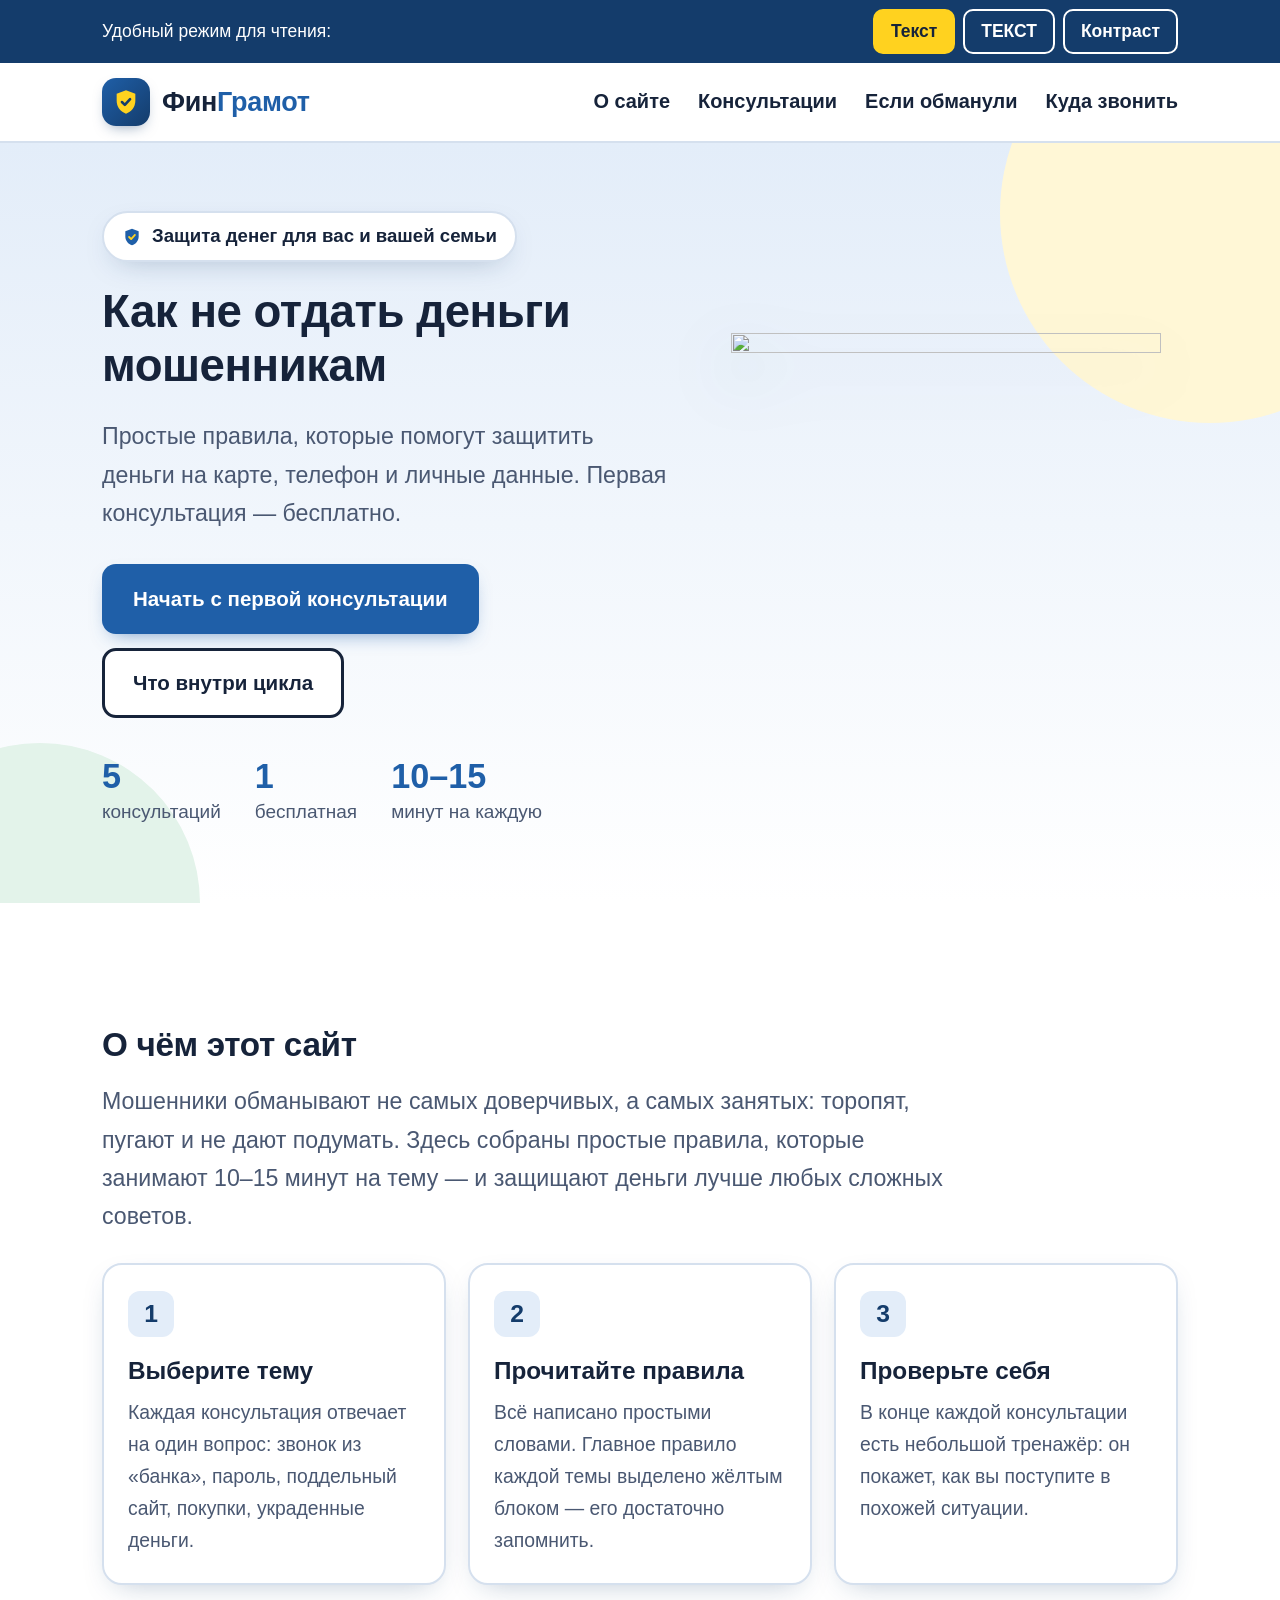
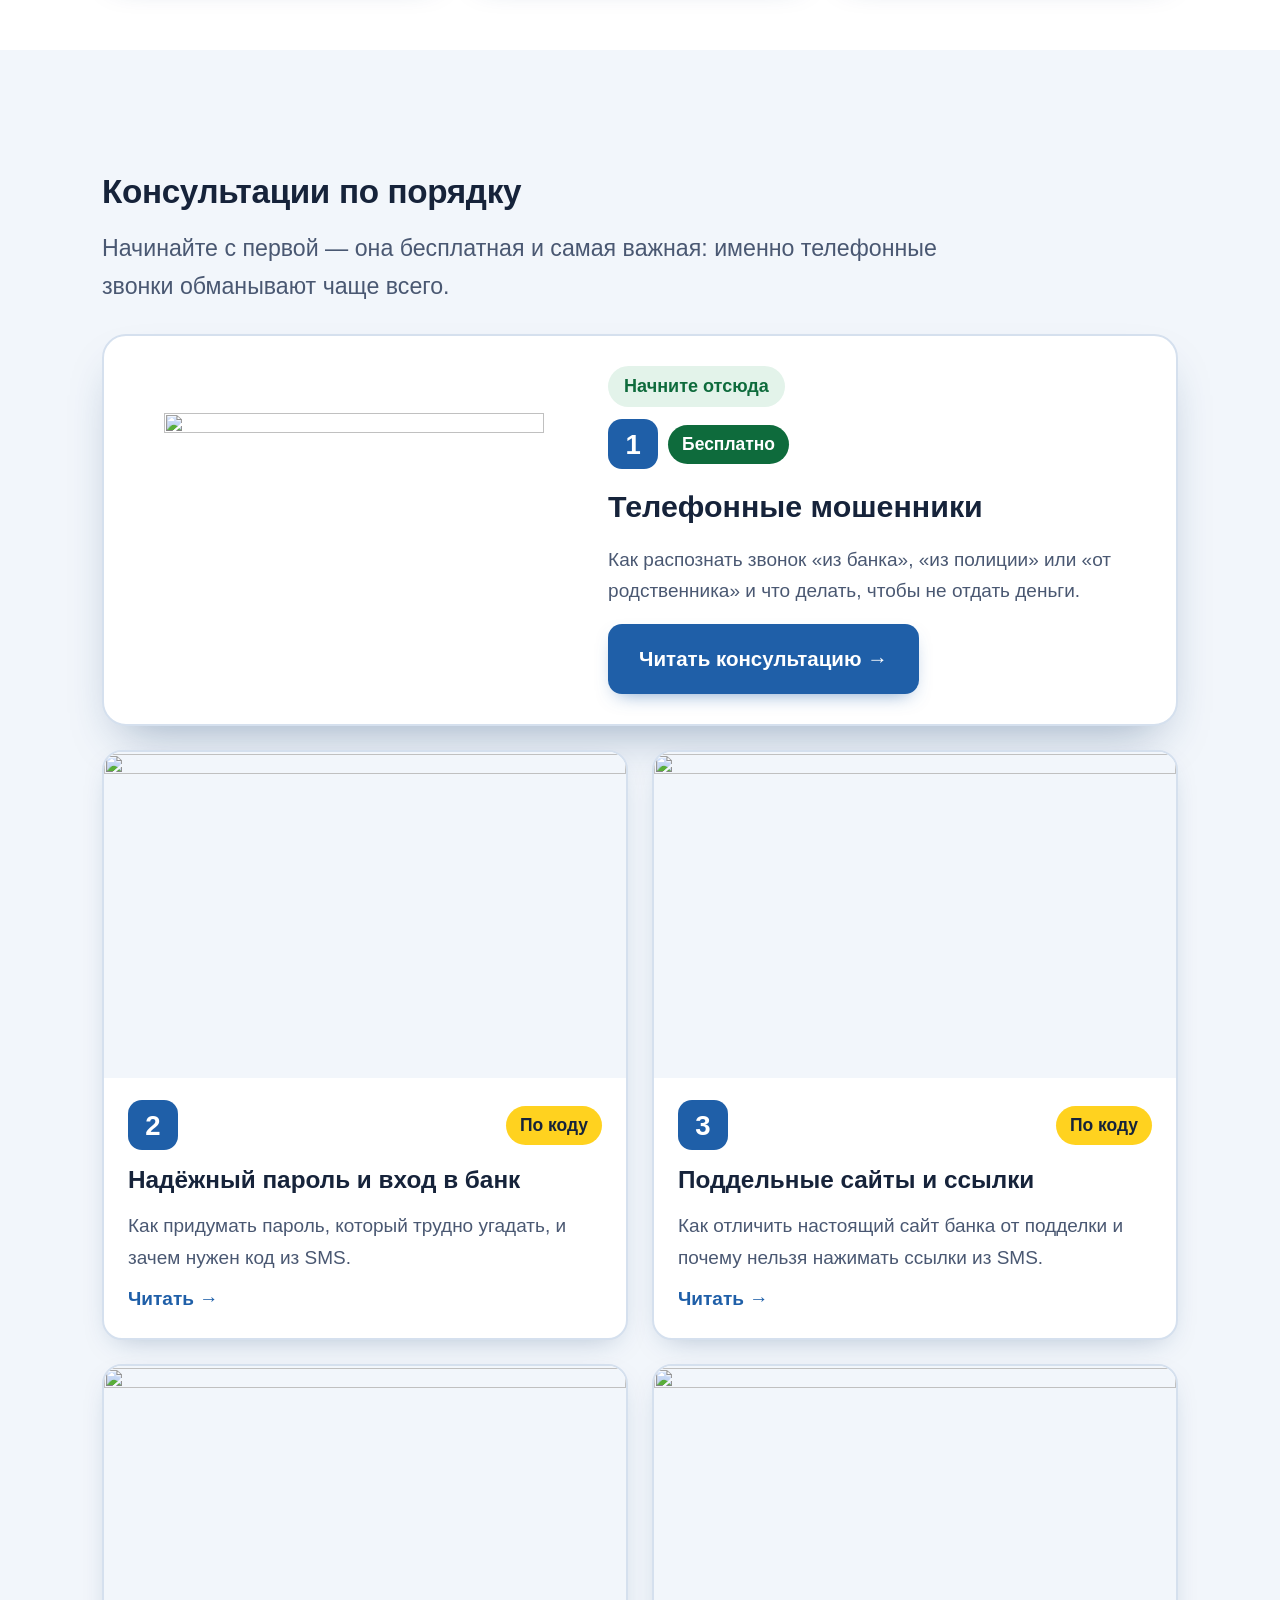
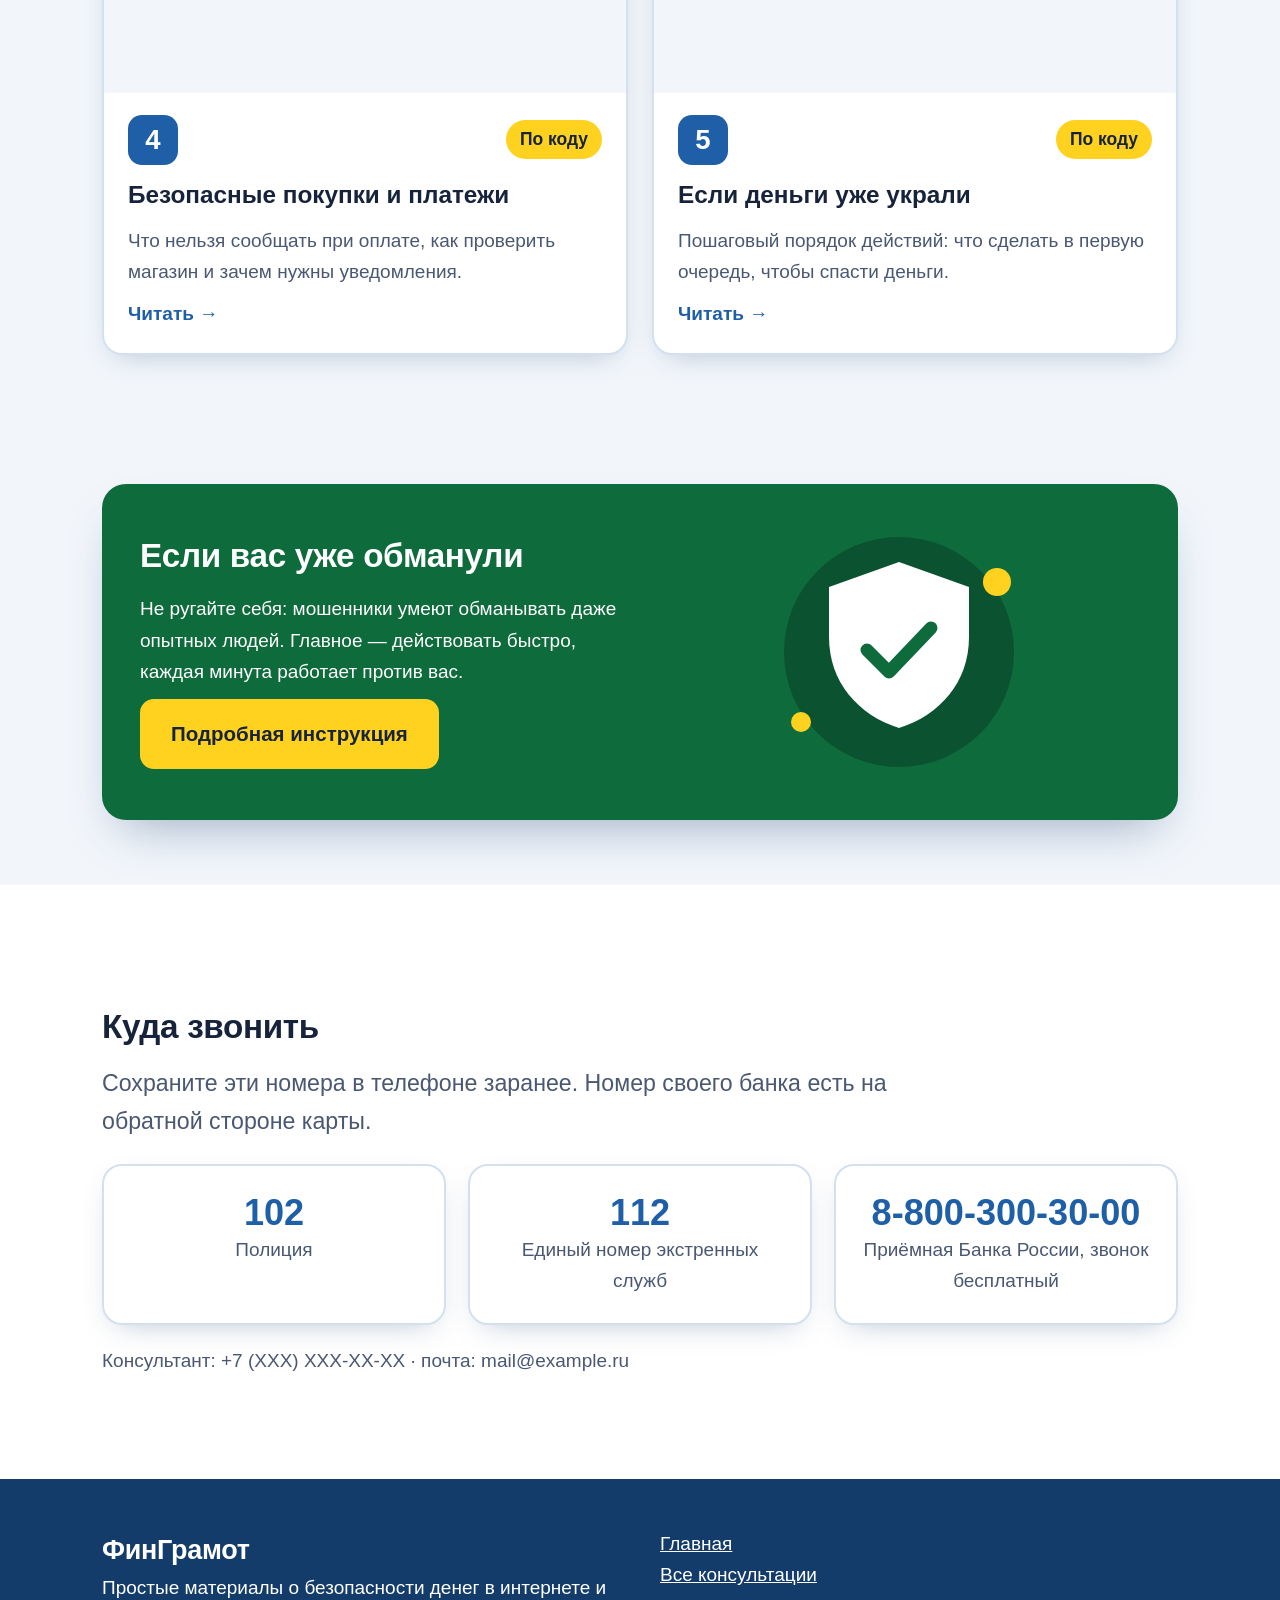
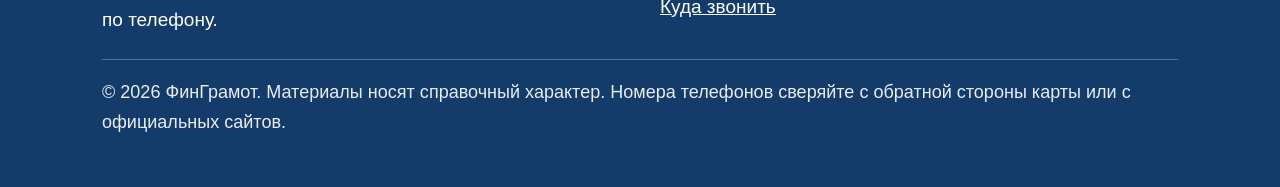
==== commit 4cc60997: "Add files via upload" ====
--- a/index.html
+++ b/index.html
@@ -1,539 +1,235 @@
 <!DOCTYPE html>
 <html lang="ru">
 <head>
-<meta charset="UTF-8">
-<meta name="viewport" content="width=device-width, initial-scale=1">
-<title>ФинГрамот — памятка по цифровой и финансовой грамотности в интернете</title>
-<meta name="description" content="Сайт-памятка по консультации населения: безопасность банковских счетов и средств граждан, профилактика телефонного мошенничества. Консультант — Решетников Дмитрий Андреевич, группа 25П-1.">
-<meta name="author" content="Решетников Дмитрий Андреевич">
-<link rel="icon" href="data:image/svg+xml,%3Csvg xmlns='http://www.w3.org/2000/svg' viewBox='0 0 32 32'%3E%3Crect width='32' height='32' rx='8' fill='%230b4ca1'/%3E%3Cpath d='M16 6l8 3v6c0 5-3.4 9.3-8 11-4.6-1.7-8-6-8-11V9l8-3z' fill='%23ffdd2d'/%3E%3C/svg%3E">
-<link rel="stylesheet" href="styles.css">
+  <meta charset="UTF-8">
+  <meta name="viewport" content="width=device-width, initial-scale=1">
+  <title>ФинГрамот — как не отдать деньги мошенникам</title>
+  <meta name="description" content="Простые консультации о том, как защитить деньги на карте, телефон и данные от мошенников.">
+  <link rel="stylesheet" href="styles.css">
 </head>
 <body>
 
-<!-- ================= ИКОНКИ ================= -->
-<svg width="0" height="0" style="position:absolute" aria-hidden="true">
-  <defs>
-    <symbol id="i-shield" viewBox="0 0 24 24" fill="none" stroke="currentColor" stroke-width="2" stroke-linecap="round" stroke-linejoin="round">
-      <path d="M12 22s8-4 8-10V5l-8-3-8 3v7c0 6 8 10 8 10z"/><path d="M9 12l2 2 4-4"/>
-    </symbol>
-    <symbol id="i-card" viewBox="0 0 24 24" fill="none" stroke="currentColor" stroke-width="2" stroke-linecap="round" stroke-linejoin="round">
-      <rect x="2" y="5" width="20" height="14" rx="3"/><path d="M2 10h20"/><path d="M6 15h4"/>
-    </symbol>
-    <symbol id="i-phone" viewBox="0 0 24 24" fill="none" stroke="currentColor" stroke-width="2" stroke-linecap="round" stroke-linejoin="round">
-      <rect x="6" y="2" width="12" height="20" rx="3"/><path d="M11 18h2"/>
-    </symbol>
-    <symbol id="i-doc" viewBox="0 0 24 24" fill="none" stroke="currentColor" stroke-width="2" stroke-linecap="round" stroke-linejoin="round">
-      <path d="M14 2H6a2 2 0 00-2 2v16a2 2 0 002 2h12a2 2 0 002-2V8z"/><path d="M14 2v6h6M8 13h8M8 17h5"/>
-    </symbol>
-    <symbol id="i-alert" viewBox="0 0 24 24" fill="none" stroke="currentColor" stroke-width="2" stroke-linecap="round" stroke-linejoin="round">
-      <path d="M10.3 3.9L1.8 18a2 2 0 001.7 3h17a2 2 0 001.7-3L13.7 3.9a2 2 0 00-3.4 0z"/><path d="M12 9v4M12 17h.01"/>
-    </symbol>
-    <symbol id="i-check" viewBox="0 0 24 24" fill="none" stroke="currentColor" stroke-width="2.5" stroke-linecap="round" stroke-linejoin="round">
-      <path d="M20 6L9 17l-5-5"/>
-    </symbol>
-    <symbol id="i-call" viewBox="0 0 24 24" fill="none" stroke="currentColor" stroke-width="2" stroke-linecap="round" stroke-linejoin="round">
-      <path d="M22 16.9v3a2 2 0 01-2.2 2 19.8 19.8 0 01-8.6-3.1 19.5 19.5 0 01-6-6A19.8 19.8 0 012.1 4.2 2 2 0 014.1 2h3a2 2 0 012 1.7c.1 1 .4 1.9.7 2.8a2 2 0 01-.5 2.1L8.1 9.9a16 16 0 006 6l1.3-1.2a2 2 0 012.1-.5c.9.3 1.8.6 2.8.7a2 2 0 011.7 2z"/>
-    </symbol>
-    <symbol id="i-bank" viewBox="0 0 24 24" fill="none" stroke="currentColor" stroke-width="2" stroke-linecap="round" stroke-linejoin="round">
-      <path d="M3 21h18M4 10v8M9 10v8M15 10v8M20 10v8M2 10h20L12 3 2 10z"/>
-    </symbol>
-    <symbol id="i-info" viewBox="0 0 24 24" fill="none" stroke="currentColor" stroke-width="2" stroke-linecap="round" stroke-linejoin="round">
-      <circle cx="12" cy="12" r="9"/><path d="M12 11v5M12 8h.01"/>
-    </symbol>
-    <symbol id="i-lock" viewBox="0 0 24 24" fill="none" stroke="currentColor" stroke-width="2" stroke-linecap="round" stroke-linejoin="round">
-      <rect x="4" y="10" width="16" height="11" rx="2"/><path d="M8 10V7a4 4 0 018 0v3"/>
-    </symbol>
-    <symbol id="i-eye" viewBox="0 0 24 24" fill="none" stroke="currentColor" stroke-width="2" stroke-linecap="round" stroke-linejoin="round">
-      <path d="M1 12s4-7 11-7 11 7 11 7-4 7-11 7S1 12 1 12z"/><circle cx="12" cy="12" r="3"/>
-    </symbol>
-    <symbol id="i-link" viewBox="0 0 24 24" fill="none" stroke="currentColor" stroke-width="2" stroke-linecap="round" stroke-linejoin="round">
-      <path d="M10 13a5 5 0 007.5.5l3-3a5 5 0 00-7-7l-1.7 1.7"/><path d="M14 11a5 5 0 00-7.5-.5l-3 3a5 5 0 007 7L12 19"/>
-    </symbol>
-    <symbol id="i-megaphone" viewBox="0 0 24 24" fill="none" stroke="currentColor" stroke-width="2" stroke-linecap="round" stroke-linejoin="round">
-      <path d="M3 11v3a1 1 0 001 1h2l5 4V6L6 10H4a1 1 0 00-1 1z"/><path d="M15 8a5 5 0 010 8"/>
-    </symbol>
-    <symbol id="i-users" viewBox="0 0 24 24" fill="none" stroke="currentColor" stroke-width="2" stroke-linecap="round" stroke-linejoin="round">
-      <path d="M16 21v-2a4 4 0 00-4-4H6a4 4 0 00-4 4v2"/><circle cx="9" cy="7" r="4"/><path d="M22 21v-2a4 4 0 00-3-3.9"/>
-    </symbol>
-    <symbol id="i-clock" viewBox="0 0 24 24" fill="none" stroke="currentColor" stroke-width="2" stroke-linecap="round" stroke-linejoin="round">
-      <circle cx="12" cy="12" r="9"/><path d="M12 7v5l3 2"/>
-    </symbol>
-    <symbol id="i-send" viewBox="0 0 24 24" fill="none" stroke="currentColor" stroke-width="2" stroke-linecap="round" stroke-linejoin="round">
-      <path d="M22 2L11 13M22 2l-7 20-4-9-9-4 20-7z"/>
-    </symbol>
-    <symbol id="i-mail" viewBox="0 0 24 24" fill="none" stroke="currentColor" stroke-width="2" stroke-linecap="round" stroke-linejoin="round">
-      <rect x="2" y="4" width="20" height="16" rx="3"/><path d="M2 7l10 6 10-6"/>
-    </symbol>
-    <symbol id="i-qr" viewBox="0 0 24 24" fill="none" stroke="currentColor" stroke-width="2" stroke-linecap="round" stroke-linejoin="round">
-      <rect x="3" y="3" width="7" height="7" rx="1"/><rect x="14" y="3" width="7" height="7" rx="1"/><rect x="3" y="14" width="7" height="7" rx="1"/><path d="M14 14h3v3h-3zM18 18h3v3h-3z"/>
-    </symbol>
-    <symbol id="i-wallet" viewBox="0 0 24 24" fill="none" stroke="currentColor" stroke-width="2" stroke-linecap="round" stroke-linejoin="round">
-      <path d="M20 7H5a2 2 0 010-4h13v4"/><path d="M3 5v14a2 2 0 002 2h15V7H5"/><circle cx="17" cy="14" r="1.5"/>
-    </symbol>
-  </defs>
-</svg>
-
-<!-- ================= ШАПКА ================= -->
+<div class="topbar">
+  <div class="container topbar__in">
+    <span>Удобный режим для чтения:</span>
+    <div class="access">
+      <button class="btn-access" type="button" data-size="normal" aria-pressed="true">Текст</button>
+      <button class="btn-access" type="button" data-size="big" aria-pressed="false">ТЕКСТ</button>
+      <button class="btn-access" type="button" data-contrast aria-pressed="false">Контраст</button>
+    </div>
+  </div>
+</div>
+
 <header class="header">
-  <div class="container header__inner">
-    <a class="logo" href="#top">
-      <span class="logo__mark"><svg><use href="#i-shield"/></svg></span>
-      <span class="logo__text">
-        <span class="logo__name">ФинГрамот</span>
-        <span class="logo__sub">памятка по безопасности в интернете</span>
+  <div class="container header__in">
+    <a class="logo" href="index.html">
+      <span class="logo__mark" aria-hidden="true">
+        <svg viewBox="0 0 24 24" fill="none"><path d="M12 2l8 3v6c0 5.5-3.5 9.5-8 11-4.5-1.5-8-5.5-8-11V5l8-3z" fill="#ffd21f"/><path d="M8.5 12l2.5 2.5 4.5-5" stroke="#143c6b" stroke-width="2.2" stroke-linecap="round" stroke-linejoin="round"/></svg>
       </span>
+      <span class="logo__name">Фин<span>Грамот</span></span>
     </a>
-
+    <button class="burger" id="burger" type="button" aria-label="Открыть меню" aria-expanded="false" aria-controls="nav"><span></span><span></span><span></span></button>
     <nav class="nav" id="nav">
-      <a href="#about">О консультации</a>
-      <a href="#topics">Темы</a>
-      <a href="#victim">Если стали жертвой</a>
-      <a href="#checklist">Чек-лист</a>
-      <a href="#contacts">Контакты</a>
+      <a href="#about">О сайте</a>
+      <a href="#cycle">Консультации</a>
+      <a href="#help">Если обманули</a>
+      <a href="#contacts">Куда звонить</a>
     </nav>
-
-    <div class="header__cta">
-      <a class="btn btn--accent btn--sm" href="#consult">Записаться на консультацию</a>
-      <button class="burger" id="burger" aria-label="Меню"><span></span><span></span><span></span></button>
-    </div>
   </div>
 </header>
 
-<!-- ================= ПЕРВЫЙ ЭКРАН ================= -->
-<section class="hero" id="top">
-  <div class="container hero__grid">
+<main>
+  <!-- Первый экран -->
+  <section class="hero">
+    <div class="container hero__grid">
+      <div>
+        <span class="hero__badge">
+          <svg viewBox="0 0 24 24" fill="none"><path d="M12 2l8 3v6c0 5.5-3.5 9.5-8 11-4.5-1.5-8-5.5-8-11V5l8-3z" fill="#1f5fa8"/><path d="M8.5 12l2.5 2.5 4.5-5" stroke="#ffd21f" stroke-width="2.2" stroke-linecap="round" stroke-linejoin="round"/></svg>
+          Защита денег для вас и вашей семьи
+        </span>
+        <h1>Как не отдать деньги мошенникам</h1>
+        <p class="lead">Простые правила, которые помогут защитить деньги на карте, телефон и личные данные. Первая консультация — бесплатно.</p>
+        <div class="hero__actions">
+          <a class="btn btn--primary" href="consult-1.html">Начать с первой консультации</a>
+          <a class="btn btn--ghost" href="#cycle">Что внутри цикла</a>
+        </div>
+        <div class="facts">
+          <div><b>5</b><span>консультаций</span></div>
+          <div><b>1</b><span>бесплатная</span></div>
+          <div><b>10–15</b><span>минут на каждую</span></div>
+        </div>
+      </div>
+      <div class="hero__art" aria-hidden="true">
+        <img src="images/hero.svg" alt="" width="480" height="420">
+      </div>
+    </div>
+  </section>
+
+  <!-- Введение: как пользоваться сайтом -->
+  <section class="section" id="about">
+    <div class="container">
+      <h2>О чём этот сайт</h2>
+      <p class="lead">Мошенники обманывают не самых доверчивых, а самых занятых: торопят, пугают и не дают подумать. Здесь собраны простые правила, которые занимают 10–15 минут на тему — и защищают деньги лучше любых сложных советов.</p>
+      <div class="howto">
+        <div class="howto__item">
+          <span class="howto__num">1</span>
+          <h3>Выберите тему</h3>
+          <p>Каждая консультация отвечает на один вопрос: звонок из «банка», пароль, поддельный сайт, покупки, украденные деньги.</p>
+        </div>
+        <div class="howto__item">
+          <span class="howto__num">2</span>
+          <h3>Прочитайте правила</h3>
+          <p>Всё написано простыми словами. Главное правило каждой темы выделено жёлтым блоком — его достаточно запомнить.</p>
+        </div>
+        <div class="howto__item">
+          <span class="howto__num">3</span>
+          <h3>Проверьте себя</h3>
+          <p>В конце каждой консультации есть небольшой тренажёр: он покажет, как вы поступите в похожей ситуации.</p>
+        </div>
+      </div>
+    </div>
+  </section>
+
+  <!-- Цикл консультаций -->
+  <section class="section section--tint" id="cycle">
+    <div class="container">
+      <h2>Консультации по порядку</h2>
+      <p class="lead">Начинайте с первой — она бесплатная и самая важная: именно телефонные звонки обманывают чаще всего.</p>
+
+      <a class="featured" href="consult-1.html">
+        <div class="featured__art" aria-hidden="true">
+          <img src="images/c1.svg" alt="" width="480" height="300">
+        </div>
+        <div class="featured__body">
+          <span class="featured__hint">Начните отсюда</span>
+          <div class="card__top">
+            <span class="card__num">1</span>
+            <span class="tag tag--free">Бесплатно</span>
+          </div>
+          <h3>Телефонные мошенники</h3>
+          <p>Как распознать звонок «из банка», «из полиции» или «от родственника» и что делать, чтобы не отдать деньги.</p>
+          <span class="btn btn--primary">Читать консультацию →</span>
+        </div>
+      </a>
+
+      <div class="cards">
+        <a class="card" href="consult-2.html">
+          <img class="card__img" src="images/c2.svg" alt="" width="480" height="300">
+          <div class="card__body">
+            <div class="card__top">
+              <span class="card__num">2</span>
+              <span class="tag tag--lock">По коду</span>
+            </div>
+            <h3>Надёжный пароль и вход в банк</h3>
+            <p>Как придумать пароль, который трудно угадать, и зачем нужен код из SMS.</p>
+            <span class="card__go">Читать →</span>
+          </div>
+        </a>
+        <a class="card" href="consult-3.html">
+          <img class="card__img" src="images/c3.svg" alt="" width="480" height="300">
+          <div class="card__body">
+            <div class="card__top">
+              <span class="card__num">3</span>
+              <span class="tag tag--lock">По коду</span>
+            </div>
+            <h3>Поддельные сайты и ссылки</h3>
+            <p>Как отличить настоящий сайт банка от подделки и почему нельзя нажимать ссылки из SMS.</p>
+            <span class="card__go">Читать →</span>
+          </div>
+        </a>
+        <a class="card" href="consult-4.html">
+          <img class="card__img" src="images/c4.svg" alt="" width="480" height="300">
+          <div class="card__body">
+            <div class="card__top">
+              <span class="card__num">4</span>
+              <span class="tag tag--lock">По коду</span>
+            </div>
+            <h3>Безопасные покупки и платежи</h3>
+            <p>Что нельзя сообщать при оплате, как проверить магазин и зачем нужны уведомления.</p>
+            <span class="card__go">Читать →</span>
+          </div>
+        </a>
+        <a class="card" href="consult-5.html">
+          <img class="card__img" src="images/c5.svg" alt="" width="480" height="300">
+          <div class="card__body">
+            <div class="card__top">
+              <span class="card__num">5</span>
+              <span class="tag tag--lock">По коду</span>
+            </div>
+            <h3>Если деньги уже украли</h3>
+            <p>Пошаговый порядок действий: что сделать в первую очередь, чтобы спасти деньги.</p>
+            <span class="card__go">Читать →</span>
+          </div>
+        </a>
+      </div>
+    </div>
+  </section>
+
+  <!-- Если обманули -->
+  <section class="section section--tint" id="help">
+    <div class="container">
+      <div class="help">
+        <div>
+          <h2>Если вас уже обманули</h2>
+          <p>Не ругайте себя: мошенники умеют обманывать даже опытных людей. Главное — действовать быстро, каждая минута работает против вас.</p>
+          <a class="btn btn--yellow" href="consult-5.html">Подробная инструкция</a>
+        </div>
+        <div class="help__art" aria-hidden="true">
+          <svg viewBox="0 0 300 260">
+            <circle cx="150" cy="130" r="115" fill="#0a5230"/>
+            <path d="M150 40l70 25v50c0 45-29 78-70 91-41-13-70-46-70-91V65l70-25z" fill="#fff"/>
+            <path d="M118 128l22 22 42-44" fill="none" stroke="#0e6b3c" stroke-width="13" stroke-linecap="round" stroke-linejoin="round"/>
+            <circle cx="248" cy="60" r="14" fill="#ffd21f"/>
+            <circle cx="52" cy="200" r="10" fill="#ffd21f"/>
+          </svg>
+        </div>
+      </div>
+    </div>
+  </section>
+
+  <!-- Куда звонить -->
+  <section class="section" id="contacts">
+    <div class="container">
+      <h2>Куда звонить</h2>
+      <p class="lead">Сохраните эти номера в телефоне заранее. Номер своего банка есть на обратной стороне карты.</p>
+      <div class="contacts">
+        <div class="contact"><b>102</b><span>Полиция</span></div>
+        <div class="contact"><b>112</b><span>Единый номер экстренных служб</span></div>
+        <div class="contact"><b>8-800-300-30-00</b><span>Приёмная Банка России, звонок бесплатный</span></div>
+      </div>
+      <p class="placeholder">Консультант: +7 (XXX) XXX-XX-XX · почта: mail@example.ru</p>
+    </div>
+  </section>
+</main>
+
+<footer class="footer">
+  <div class="container footer__in">
     <div>
-      <div class="hero__badge"><b>МиТПК</b> 09.02.07 «Информационные системы и программирование» · группа 25П-1</div>
-      <h1>Основы цифровой и <span>финансовой</span> грамотности в интернете</h1>
-      <p class="hero__lead">
-        Памятка и консультация для населения: как безопасно пользоваться банковскими картами,
-        онлайн-банкингом и как распознать мошенников, которые звонят и пишут в мессенджерах.
-      </p>
-      <div class="hero__actions">
-        <a class="btn btn--primary" href="#topics">Смотреть темы консультаций</a>
-        <a class="btn btn--ghost" href="#checklist">Чек-лист безопасности</a>
-      </div>
-      <div class="hero__facts">
-        <div>
-          <div class="fact__num">2</div>
-          <div class="fact__text">тематические консультации</div>
-        </div>
-        <div>
-          <div class="fact__num">8</div>
-          <div class="fact__text">правил в чек-листе</div>
-        </div>
-        <div>
-          <div class="fact__num">0 ₽</div>
-          <div class="fact__text">консультация бесплатна</div>
-        </div>
-      </div>
-    </div>
-
-    <div class="hero__art" aria-hidden="true">
-      <svg viewBox="0 0 520 420" role="img">
-        <defs>
-          <linearGradient id="gCard" x1="0" y1="0" x2="1" y2="1">
-            <stop offset="0%" stop-color="#1668d6"/><stop offset="100%" stop-color="#06306a"/>
-          </linearGradient>
-          <linearGradient id="gPhone" x1="0" y1="0" x2="0" y2="1">
-            <stop offset="0%" stop-color="#ffffff"/><stop offset="100%" stop-color="#eef2f8"/>
-          </linearGradient>
-        </defs>
-
-        <rect x="26" y="24" width="468" height="372" rx="64" fill="#eaf1fb"/>
-        <circle cx="446" cy="86" r="46" fill="#ffdd2d" opacity=".65"/>
-        <circle cx="72" cy="352" r="40" fill="#00a651" opacity=".22"/>
-        <circle cx="92" cy="84" r="22" fill="#e8464f" opacity=".18"/>
-
-        <!-- банковская карта -->
-        <g transform="rotate(-7 250 190)">
-          <rect x="116" y="96" width="278" height="172" rx="20" fill="url(#gCard)"/>
-          <rect x="140" y="128" width="42" height="32" rx="6" fill="#ffe08a"/>
-          <rect x="140" y="176" width="96" height="9" rx="4.5" fill="#ffffff" opacity=".55"/>
-          <rect x="140" y="196" width="66" height="9" rx="4.5" fill="#ffffff" opacity=".3"/>
-          <circle cx="338" cy="228" r="19" fill="#ffffff" opacity=".85"/>
-          <circle cx="358" cy="228" r="19" fill="#ffdd2d" opacity=".85"/>
-        </g>
-
-        <!-- щит с галочкой -->
-        <g transform="translate(56 108)">
-          <circle cx="52" cy="52" r="50" fill="#ffffff" opacity=".96"/>
-          <path d="M52 22l24 9v18c0 15-10 26.5-24 31-14-4.5-24-16-24-31V31l24-9z" fill="#00a651"/>
-          <path d="M42 52l7 8 14-15" stroke="#fff" stroke-width="4.5" fill="none" stroke-linecap="round" stroke-linejoin="round"/>
-        </g>
-
-        <!-- телефон с предупреждением -->
-        <g transform="rotate(6 372 300)">
-          <rect x="314" y="214" width="128" height="190" rx="26" fill="url(#gPhone)" stroke="#e4e9f2" stroke-width="2"/>
-          <rect x="352" y="226" width="52" height="8" rx="4" fill="#d7dee9"/>
-          <rect x="330" y="250" width="96" height="52" rx="12" fill="#fdecec"/>
-          <path d="M360 266l14 24h-28l14-24z" fill="#e8464f"/>
-          <rect x="366" y="272" width="3.4" height="8" rx="1.7" fill="#fff"/>
-          <circle cx="367.7" cy="284" r="1.8" fill="#fff"/>
-          <rect x="330" y="312" width="84" height="10" rx="5" fill="#e2e8f0"/>
-          <rect x="330" y="330" width="60" height="10" rx="5" fill="#e2e8f0"/>
-          <rect x="330" y="356" width="96" height="30" rx="12" fill="#0b4ca1"/>
-        </g>
-
-        <!-- маленькие пилюли -->
-        <g transform="translate(436 268)">
-          <rect x="0" y="0" width="66" height="34" rx="17" fill="#fff8d6" stroke="#ffdd2d" stroke-width="2"/>
-          <circle cx="20" cy="17" r="6" fill="#ffdd2d"/>
-          <rect x="34" y="14" width="20" height="6" rx="3" fill="#c7b45a"/>
-        </g>
-      </svg>
-    </div>
-  </div>
-</section>
-
-<!-- ================= ЧТО ВНУТРИ ================= -->
-<section class="section section--tint">
-  <div class="container">
-    <div class="section-head section-head--center">
-      <span class="eyebrow">Что внутри</span>
-      <h2>Памятка, которая помогает действовать</h2>
-      <p class="lead">Ниже — всё, что нужно знать обычному человеку, чтобы не потерять деньги и личные данные в интернете.</p>
-    </div>
-
-    <div class="grid-3">
-      <article class="card">
-        <div class="card__icon icon-blue"><svg><use href="#i-card"/></svg></div>
-        <h3>Безопасность счетов</h3>
-        <p>Как настроить защиту карты и онлайн-банкинга, как отличить настоящий сайт банка от поддельного и что делать при подозрительном списании.</p>
-      </article>
-      <article class="card">
-        <div class="card__icon icon-yellow"><svg><use href="#i-phone"/></svg></div>
-        <h3>Защита от мошенников</h3>
-        <p>Типичные сценарии обмана: «Госуслуги», «служба безопасности банка», «родственник в беде». Как реагировать, чтобы не потерять деньги и нервы.</p>
-      </article>
-      <article class="card">
-        <div class="card__icon icon-green"><svg><use href="#i-doc"/></svg></div>
-        <h3>Пошаговый алгоритм</h3>
-        <p>Если мошенники уже успели: что делать в первые часы — по порядку, без суеты. Заявление в банк, полиция, возврат средств.</p>
-      </article>
-    </div>
-  </div>
-</section>
-
-<!-- ================= О КОНСУЛЬТАЦИИ ================= -->
-<section class="section" id="about">
-  <div class="container about">
-    <div class="about__text">
-      <span class="eyebrow">О консультации</span>
-      <h2>Кто консультирует и как проходит встреча</h2>
-      <p>
-        Консультация проводится в рамках учебной практики по дисциплине
-        <b>МиТПК</b> (методика и технология профессионального консультирования).
-        Тема — <b>«Основы цифровой и финансовой грамотности в интернете»</b>.
-      </p>
-      <p>
-        Консультант объясняет сложные вещи простым языком, без технических терминов,
-        и помогает составить личный «список безопасности» для своих аккаунтов и карт.
-      </p>
-      <ul class="about__list">
-        <li><span class="tick"><svg><use href="#i-check"/></svg></span> Очно или дистанционно — в удобном для вас формате.</li>
-        <li><span class="tick"><svg><use href="#i-check"/></svg></span> Разбор ваших реальных ситуаций и вопросов.</li>
-        <li><span class="tick"><svg><use href="#i-check"/></svg></span> Памятка-чек-лист, которую можно распечатать и повесить дома.</li>
-        <li><span class="tick"><svg><use href="#i-check"/></svg></span> Ответы на вопросы по телефону, в Telegram или на встрече.</li>
-      </ul>
-    </div>
-
-    <div class="card">
-      <h3>Как проходит консультация</h3>
-      <p style="margin-bottom:18px">Обычно это 4 коротких шага — примерно 30–40 минут.</p>
-      <ol class="steps-list">
-        <li><div><b>Знакомство и запрос</b><span>Вы рассказываете, что случилось или что хотите настроить.</span></div></li>
-        <li><div><b>Разбор рисков</b><span>Проверяем, как устроены ваши банковские и личные аккаунты.</span></div></li>
-        <li><div><b>Практика</b><span>Включаем лимиты, подтверждение по SMS, уведомления и другие настройки.</span></div></li>
-        <li><div><b>Памятка и поддержка</b><span>Вы получаете чек-лист и контакты для экстренной помощи.</span></div></li>
-      </ol>
-    </div>
-  </div>
-</section>
-
-<!-- ================= ТЕМЫ КОНСУЛЬТАЦИЙ ================= -->
-<section class="section section--tint" id="topics">
-  <div class="container">
-    <div class="section-head section-head--center">
-      <span class="eyebrow">Темы консультаций</span>
-      <h2>Два направления разговора</h2>
-      <p class="lead">Каждая консультация — это конкретные правила, которые работают в реальной жизни, а не в теории.</p>
-    </div>
-
-    <div class="topics">
-      <!-- Тема 1 -->
-      <article class="topic topic--1">
-        <div class="topic__top">
-          <span class="topic__num">1</span>
-          <h3>Обеспечение безопасности банковских счетов и средств граждан</h3>
-          <p>Как сохранить деньги на карте и в онлайн-банкинге и не отдать их злоумышленникам.</p>
-        </div>
-        <div class="topic__body">
-          <div class="topic__block">
-            <h4>Что разберём</h4>
-            <ul>
-              <li>Как устроена защита карты и что такое подтверждение операций по SMS.</li>
-              <li>Настройка лимитов, виртуальных карт и уведомлений о списаниях.</li>
-              <li>Как отличить официальный сайт банка от фишингового — по адресу, «замку» и домену.</li>
-              <li>Безопасные онлайн-покупки: как проверять продавца и не сохранять карту на чужих сайтах.</li>
-            </ul>
-          </div>
-          <div class="topic__block">
-            <h4>Практические советы</h4>
-            <ul>
-              <li>Никогда не сообщайте код из СМС — даже «сотрудникам банка».</li>
-              <li>Заведите отдельную карту для онлайн-покупок с небольшим лимитом.</li>
-              <li>Не пользуйтесь публичным Wi-Fi для входа в банк и не вводите данные на чужих сайтах.</li>
-            </ul>
-          </div>
-          <p class="topic__note"><b>Важно:</b> если деньги списали без вашего подтверждения — блокируйте карту в приложении и звоните на горячую линию банка как можно быстрее.</p>
-        </div>
-      </article>
-
-      <!-- Тема 2 -->
-      <article class="topic topic--2">
-        <div class="topic__top">
-          <span class="topic__num">2</span>
-          <h3>Профилактика телефонного мошенничества и защита от уловок</h3>
-          <p>Как узнать мошенника за несколько секунд и не попасть под психологическое давление.</p>
-        </div>
-        <div class="topic__body">
-          <div class="topic__block">
-            <h4>Что разберём</h4>
-            <ul>
-              <li>Сценарии «служба безопасности банка», «Госуслуги», «ЦБ», «родственник попал в беду».</li>
-              <li>Фальшивые ссылки в SMS и мессенджерах, поддельные приложения и «QR-коды для оплаты».</li>
-              <li>Правило трёх секунд: положить трубку и перезвонить самому по номеру с карты.</li>
-              <li>Что говорить и как вести себя, чтобы вас не вывели из себя и не выманили код.</li>
-            </ul>
-          </div>
-          <div class="topic__block">
-            <h4>Практические советы</h4>
-            <ul>
-              <li>Мошенник всегда торопит и просит secrecy — «никому не говорите».</li>
-              <li>Не пересылайте коды, ссылки и «голосовые сообщения с просьбой» даже близким.</li>
-              <li>Установите в семье правило: о крупных переводах всегда решаем вместе.</li>
-            </ul>
-          </div>
-          <p class="topic__note"><b>Важно:</b> настоящий банк не просит коды, не переводит деньги «себе на безопасный счёт» и не требует установить приложение по ссылке.</p>
-        </div>
-      </article>
-    </div>
-  </div>
-</section>
-
-<!-- ================= ЕСЛИ СТАЛИ ЖЕРТВОЙ ================= -->
-<section class="section" id="victim">
-  <div class="container">
-    <div class="section-head">
-      <span class="eyebrow">Экстренный порядок</span>
-      <h2>Если вы стали жертвой мошенников</h2>
-      <p class="lead">Главное — действовать быстро. Каждая минута увеличивает шанс вернуть деньги.</p>
-    </div>
-
-    <div class="alert">
-      <div class="alert__icon"><svg><use href="#i-alert"/></svg></div>
-      <div>
-        <h3>Не переживайте — это не ваша вина</h3>
-        <p>Мошенники отлично имитируют банки, полицию и госуслуги. Не стесняйтесь обращаться за помощью: в России пострадавшие от мошенничества не считаются «виноватыми» в произошедшем.</p>
-      </div>
-    </div>
-
-    <div class="timeline">
-      <div class="tl-step tl-step--urgent">
-        <b>Заблокируйте карту</b>
-        <span>Через приложение банка, горячую линию или заблокируйте карту в банкомате. Это остановит дальнейшие списания.</span>
-      </div>
-      <div class="tl-step">
-        <b>Позвоните в банк</b>
-        <span>Сообщите о операции и уточните номер дела. Заявление о несанкционированной операции подайте в течение суток.</span>
-      </div>
-      <div class="tl-step">
-        <b>Обратитесь в полицию</b>
-        <span>Заявление в полицию по месту жительства (102 или 112). Это ключевой документ для возврата средств.</span>
-      </div>
-      <div class="tl-step">
-        <b>Смените пароли</b>
-        <span>Обновите пароли от банка, Госуслуг и почты, проверьте автоплатежи и подписки, отключите «восстановление по SMS».</span>
-      </div>
-    </div>
-  </div>
-</section>
-
-<!-- ================= ЧЕК-ЛИСТ ================= -->
-<section class="section section--tint" id="checklist">
-  <div class="container">
-    <div class="section-head section-head--center">
-      <span class="eyebrow">Чек-лист</span>
-      <h2>8 правил цифровой безопасности</h2>
-      <p class="lead">Пройдитесь по списку один раз — и базовая защита у вас уже настроена. Можно распечатать и повесить дома.</p>
-    </div>
-
-    <div class="checklist">
-      <div class="check-item"><span class="check-item__n">1</span><div><b>Код из СМС — это ключ от денег</b><span>Никогда не сообщайте его никому, даже сотрудникам банка.</span></div></div>
-      <div class="check-item"><span class="check-item__n">2</span><div><b>Включите лимиты и уведомления</b><span>Так вы заметите подозрительное списание сразу, а не через неделю.</span></div></div>
-      <div class="check-item"><span class="check-item__n">3</span><div><b>Заведите отдельную карту для интернета</b><span>С небольшим лимитом — даже при обмане потеря не станет критичной.</span></div></div>
-      <div class="check-item"><span class="check-item__n">4</span><div><b>Проверяйте адрес сайта</b><span>Официальный сайт банка — в закладках. Никаких «похожих» адресов из рекламы.</span></div></div>
-      <div class="check-item"><span class="check-item__n">5</span><div><b>Положите трубку и перезвоните сами</b><span>Не используйте номер из звонка — берите номер с карты или с сайта банка.</span></div></div>
-      <div class="check-item"><span class="check-item__n">6</span><div><b>Не пересылайте коды и ссылки</b><span>Даже близким: мошенники часто пишут «от мамы» или «от начальника».</span></div></div>
-      <div class="check-item"><span class="check-item__n">7</span><div><b>Обновляйте пароли и включите 2FA</b><span>Надёжный пароль + подтверждение по приложению, а не только по SMS.</span></div></div>
-      <div class="check-item"><span class="check-item__n">8</span><div><b>Не стесняйтесь перепроверять</b><span>Любой «срочный» вопрос — повод сначала уточнить официальным способом.</span></div></div>
-    </div>
-  </div>
-</section>
-
-<!-- ================= ПОЛЕЗНЫЕ КОНТАКТЫ ================= -->
-<section class="section" id="contacts">
-  <div class="container">
-    <div class="section-head">
-      <span class="eyebrow">Экстренная помощь</span>
-      <h2>Куда звонить и писать</h2>
-      <p class="lead">Сохраните эти номера в телефоне — в нужный момент не будет времени искать их в интернете.</p>
-    </div>
-
-    <div class="contacts-grid">
-      <div class="contact-card">
-        <div class="contact-card__icon icon-red"><svg><use href="#i-alert"/></svg></div>
-        <b>112</b>
-        <span>Единый номер экстренных служб — работает даже без денег на счёте</span>
-      </div>
-      <div class="contact-card">
-        <div class="contact-card__icon icon-blue"><svg><use href="#i-bank"/></svg></div>
-        <b>102</b>
-        <span>Полиция — заявление о мошенничестве и проверка информации о звонке</span>
-      </div>
-      <div class="contact-card">
-        <div class="contact-card__icon icon-green"><svg><use href="#i-wallet"/></svg></div>
-        <b>8-800-300-30-00</b>
-        <span>Горячая линия Банка России — бесплатно, приём жалоб на действия банков</span>
-      </div>
-      <div class="contact-card">
-        <div class="contact-card__icon icon-yellow"><svg><use href="#i-shield"/></svg></div>
-        <b>8-800-300-00-88</b>
-        <span>ФинЦЕРТ (Банк России) — консультации по вопросам мошенничества</span>
-      </div>
-    </div>
-
-    <div class="notice">
-      <svg><use href="#i-info"/></svg>
-      <span>Перед печатью или раздачей памятки проверьте актуальность номеров на официальном сайте Банка России (cbr.ru) и МВД (mvd.ru) — они периодически обновляются.</span>
-    </div>
-  </div>
-</section>
-
-<!-- ================= КОНСУЛЬТАНТ И ЗАПИСЬ ================= -->
-<section class="section section--tint" id="consult">
-  <div class="container">
-    <div class="consult">
-      <div class="consult__left">
-        <div class="consult__avatar">РД</div>
-        <div>
-          <h3>Решетников Дмитрий Андреевич</h3>
-          <div class="consult__role">Консультант по цифровой и финансовой грамотности</div>
-          <div class="consult__role">Студент 2 курса, специальность 09.02.07 «Информационные системы и программирование», группа 25П-1</div>
-        </div>
-        <ul class="consult__list">
-          <li><svg><use href="#i-send"/></svg><span>Telegram: <b>@dmitriy</b></span></li>
-          <li><svg><use href="#i-mail"/></svg><span>reshetnikov.consult@mail.ru</span></li>
-          <li><svg><use href="#i-call"/></svg><span>Телефон: +7 (___) ___-__-__</span></li>
-          <li><svg><use href="#i-clock"/></svg><span>Консультации — бесплатно, по договорённости</span></li>
-        </ul>
-        <div class="consult__qr">
-          <svg class="qr" viewBox="0 0 24 24" fill="none" stroke="currentColor" stroke-width="1.6">
-            <rect x="2" y="2" width="8" height="8"/><rect x="14" y="2" width="8" height="8"/><rect x="2" y="14" width="8" height="8"/>
-            <path d="M14 14h3v3h-3zM18 18h3v3h-3zM14 19h2v2h-2zM19 14h2v2h-2z"/>
-          </svg>
-          <div>
-            <b>QR-код на памятку</b>
-            <span>Наведите камеру телефона — откроется этот сайт. На визитке код будет вести сюда же.</span>
-          </div>
-        </div>
-      </div>
-
-      <div class="consult__right">
-        <h3>Записаться на консультацию</h3>
-        <p>Заполните форму — и я свяжусь с вами, чтобы выбрать удобное время и формат.</p>
-
-        <form class="form" id="form" novalidate>
-          <div class="form__row">
-            <div class="field">
-              <label for="f-name">Имя</label>
-              <input id="f-name" name="name" type="text" placeholder="Как к вам обращаться" required>
-            </div>
-            <div class="field">
-              <label for="f-phone">Телефон</label>
-              <input id="f-phone" name="phone" type="tel" placeholder="+7 (___) ___-__-__" required>
-            </div>
-          </div>
-          <div class="field">
-            <label for="f-topic">Тема консультации</label>
-            <select id="f-topic" name="topic">
-              <option>Безопасность банковских счетов и средств</option>
-              <option>Профилактика телефонного мошенничества</option>
-              <option>Обе темы — общий разбор</option>
-              <option>Другой вопрос</option>
-            </select>
-          </div>
-          <div class="field">
-            <label for="f-msg">Коротко о вашей ситуации <span style="font-weight:400">(необязательно)</span></label>
-            <textarea id="f-msg" name="message" placeholder="Например: перевела деньги мошенникам, что делать?"></textarea>
-          </div>
-          <button class="btn btn--primary" type="submit">Отправить заявку</button>
-          <p class="form__hint">Форма работает в демонстрационном режиме и не отправляет данные на сервер. Самый быстрый способ — написать в Telegram.</p>
-          <div class="form__ok" id="form-ok">
-            <svg><use href="#i-check"/></svg>
-            <span>Спасибо! Заявка сохранена. Для реальной связи напишите консультанту в Telegram <b>@dmitriy</b> или позвоните по указанному номеру.</span>
-          </div>
-        </form>
-      </div>
-    </div>
-  </div>
-</section>
-
-<!-- ================= ПОДВАЛ ================= -->
-<footer class="footer">
-  <div class="container">
-    <div class="footer__grid">
-      <div>
-        <div class="logo">
-          <span class="logo__mark"><svg><use href="#i-shield"/></svg></span>
-          <span class="logo__text">
-            <span class="logo__name">ФинГрамот</span>
-            <span class="logo__sub">сайт-памятка по цифровой и финансовой грамотности</span>
-          </span>
-        </div>
-        <p style="margin-top:16px;max-width:340px;font-size:14.5px">
-          Учебный проект по дисциплине «МиТПК» (методика и технология профессионального консультирования).
-          Материалы носят информационно-разъяснительный характер.
-        </p>
-      </div>
-      <div>
-        <h4>Разделы</h4>
-        <ul>
-          <li><a href="#about">О консультации</a></li>
-          <li><a href="#topics">Темы консультаций</a></li>
-          <li><a href="#victim">Если стали жертвой</a></li>
-          <li><a href="#checklist">Чек-лист</a></li>
-          <li><a href="#contacts">Полезные контакты</a></li>
-        </ul>
-      </div>
-      <div>
-        <h4>Консультант</h4>
-        <ul>
-          <li>Решетников Дмитрий Андреевич</li>
-          <li>Группа 25П-1 · специальность 09.02.07</li>
-          <li><a href="https://t.me/dmitriy">Telegram: @dmitriy</a></li>
-          <li><a href="mailto:reshetnikov.consult@mail.ru">reshetnikov.consult@mail.ru</a></li>
-        </ul>
-      </div>
-    </div>
-    <div class="footer__bottom">
-      <span>© 2026 · Учебная практика МиТПК</span>
-      <span>Консультации бесплатны · Не является публичной офертой</span>
-    </div>
+      <span class="logo__name">ФинГрамот</span>
+      <p>Простые материалы о безопасности денег в интернете и по телефону.</p>
+    </div>
+    <div>
+      <p><a href="index.html">Главная</a></p>
+      <p><a href="index.html#cycle">Все консультации</a></p>
+      <p><a href="index.html#contacts">Куда звонить</a></p>
+    </div>
+    <p class="footer__note">© 2026 ФинГрамот. Материалы носят справочный характер. Номера телефонов сверяйте с обратной стороны карты или с официальных сайтов.</p>
   </div>
 </footer>
+
+<dialog class="dialog" id="access-dialog">
+  <form class="dialog__form" id="access-form">
+    <h2>Код доступа</h2>
+    <p>Введите код, который вам выдал консультант. Без него остальные консультации не открываются.</p>
+    <label for="code">Код доступа</label>
+    <input id="code" type="text" inputmode="numeric" autocomplete="off" required>
+    <p class="dialog__error" id="code-error" hidden>Код неверный. Проверьте цифры.</p>
+    <div class="dialog__btns">
+      <button class="btn btn--primary" type="submit">Открыть</button>
+      <button class="btn btn--ghost" type="button" data-close>Отмена</button>
+    </div>
+  </form>
+</dialog>
 
 <script src="script.js"></script>
 </body>
--- a/styles.css
+++ b/styles.css
@@ -1,473 +1,659 @@
-/* ==========================================================================
-   ФинГрамот — памятка по цифровой и финансовой грамотности
-   Стили: чистый HTML + CSS. Палитра — в духе Т-Банка, Сбербанка, ВТБ, Госуслуг.
-   ========================================================================== */
+/* ============================================================
+   ФинГрамот — сайт консультаций по финансовой безопасности
+   Палитра: белый, жёлтый, синий, зелёный. Текст — тёмный или белый.
+   ============================================================ */
 
 :root {
-  /* Цвета */
-  --blue: #0b4ca1;
-  --blue-dark: #06306a;
-  --blue-light: #eaf1fb;
-  --yellow: #ffdd2d;
-  --yellow-dark: #e8c200;
-  --green: #00a651;
-  --green-light: #e6f7ee;
-  --red: #e8464f;
-  --red-light: #fdecec;
-  --ink: #101828;
-  --muted: #5f6b80;
-  --bg: #f6f8fb;
   --white: #ffffff;
-  --line: #e4e9f2;
-
-  /* Типографика */
-  --font: -apple-system, BlinkMacSystemFont, "Segoe UI", Roboto, "Helvetica Neue", Arial, sans-serif;
-
-  /* Форма */
-  --radius: 18px;
-  --radius-sm: 12px;
-  --shadow: 0 10px 30px -12px rgba(16, 24, 40, .18);
-  --shadow-sm: 0 4px 14px -6px rgba(16, 24, 40, .14);
-  --container: 1160px;
+  --ink: #16233a;
+  --bg: #f2f6fb;
+  --blue: #1f5fa8;
+  --blue-dark: #143c6b;
+  --blue-light: #e3edf9;
+  --yellow: #ffd21f;
+  --yellow-light: #fff7d6;
+  --green: #0e6b3c;
+  --green-light: #e3f3ea;
+  --line: #d5e0ee;
+  --muted: #4a5872;
+  --radius: 20px;
+  --shadow: 0 10px 30px -14px rgba(20, 60, 107, .35);
+  --shadow-lg: 0 24px 50px -20px rgba(20, 60, 107, .4);
+}
+
+/* Режим контраста: чёрный фон, белый текст, жёлтые акценты */
+html.contrast {
+  --white: #000;
+  --ink: #fff;
+  --bg: #000;
+  --blue-light: #111;
+  --yellow-light: #111;
+  --green-light: #111;
+  --line: #fff;
+  --muted: #fff;
+  --shadow: none;
+  --shadow-lg: none;
 }
 
 * { box-sizing: border-box; margin: 0; padding: 0; }
 
-html { scroll-behavior: smooth; }
+/* Базовый размер в rem — кнопка «ТЕКСТ» меняет всё сразу */
+html { font-size: 19px; scroll-behavior: smooth; }
+html.big { font-size: 24px; }
 
 body {
-  font-family: var(--font);
+  font-family: "Segoe UI", Roboto, Arial, sans-serif;
+  line-height: 1.65;
   color: var(--ink);
   background: var(--white);
-  line-height: 1.6;
-  -webkit-font-smoothing: antialiased;
-}
-
-img, svg { display: block; max-width: 100%; }
-a { color: var(--blue); text-decoration: none; }
-ul { list-style: none; }
-
-.container {
-  width: 100%;
-  max-width: var(--container);
-  margin: 0 auto;
-  padding: 0 20px;
-}
-
-.section { padding: 76px 0; }
+}
+html.contrast body { background: #000; }
+
+a { color: var(--blue); }
+html.contrast a { color: var(--yellow); }
+:focus-visible { outline: 4px solid var(--yellow); outline-offset: 3px; }
+[hidden] { display: none !important; }
+ul, ol { padding-left: 1.4em; }
+li { margin-bottom: .55em; }
+img { max-width: 100%; height: auto; }
+
+.container { width: 100%; max-width: 1120px; margin: 0 auto; padding: 0 22px; }
+.section { padding: 3.4rem 0; }
 .section--tint { background: var(--bg); }
-
-.eyebrow {
-  display: inline-flex;
-  align-items: center;
-  gap: 8px;
-  font-size: 13px;
-  font-weight: 700;
-  letter-spacing: .08em;
-  text-transform: uppercase;
-  color: var(--blue);
+html.contrast .section--tint { background: #000; }
+
+h1 { font-size: 2.4rem; line-height: 1.18; margin-bottom: .55em; letter-spacing: -.01em; }
+h2 { font-size: 1.75rem; line-height: 1.25; margin: 1.7em 0 .5em; letter-spacing: -.01em; }
+h3 { font-size: 1.28rem; margin-bottom: .35em; }
+.lead { font-size: 1.22rem; color: var(--muted); max-width: 46rem; }
+html.contrast .lead { color: #fff; }
+
+/* ---------- Плавное появление блоков (добавляет script.js) ---------- */
+.reveal { opacity: 0; transform: translateY(18px); transition: opacity .55s ease, transform .55s ease; }
+.reveal.is-visible { opacity: 1; transform: none; }
+@media (prefers-reduced-motion: reduce) {
+  .reveal { opacity: 1; transform: none; transition: none; }
+  html { scroll-behavior: auto; }
+}
+html.contrast .reveal { opacity: 1; transform: none; transition: none; }
+
+/* ---------- Верхняя полоса доступности ---------- */
+.topbar { background: var(--blue-dark); color: #fff; font-size: .92rem; }
+html.contrast .topbar { background: #000; border-bottom: 2px solid #fff; }
+.topbar__in { display: flex; align-items: center; justify-content: space-between; gap: 12px; padding-top: 9px; padding-bottom: 9px; flex-wrap: wrap; }
+.access { display: flex; gap: 8px; flex-wrap: wrap; }
+.btn-access {
+  font: inherit; font-weight: 700; color: #fff;
+  background: transparent; border: 2px solid #fff;
+  border-radius: 10px; padding: 6px 16px; cursor: pointer;
+  transition: background .15s ease, color .15s ease;
+}
+.btn-access:hover { background: rgba(255,255,255,.15); }
+.btn-access[aria-pressed="true"] { background: var(--yellow); color: var(--ink); border-color: var(--yellow); }
+.btn-access:focus-visible { outline-color: var(--yellow); }
+
+/* ---------- Шапка ---------- */
+.header {
+  background: rgba(255, 255, 255, .92);
+  -webkit-backdrop-filter: blur(10px); backdrop-filter: blur(10px);
+  border-bottom: 2px solid var(--line);
+  position: sticky; top: 0; z-index: 20;
+}
+html.contrast .header { background: #000; border-bottom-color: #fff; }
+.header__in { display: flex; align-items: center; justify-content: space-between; min-height: 78px; gap: 16px; }
+.logo { display: flex; align-items: center; gap: 12px; text-decoration: none; color: var(--ink); }
+.logo__mark {
+  width: 48px; height: 48px; border-radius: 14px; flex: none;
+  background: linear-gradient(135deg, var(--blue) 0%, var(--blue-dark) 100%);
+  color: #fff; display: grid; place-items: center;
+  box-shadow: 0 6px 14px -6px rgba(20, 60, 107, .5);
+}
+html.contrast .logo__mark { background: #000; border: 2px solid var(--yellow); box-shadow: none; }
+.logo__mark svg { width: 28px; height: 28px; }
+.logo__name { font-size: 1.42rem; font-weight: 800; letter-spacing: -.01em; }
+.logo__name span { color: var(--blue); }
+html.contrast .logo__name span { color: var(--yellow); }
+.nav { display: flex; gap: 28px; }
+.nav a { color: var(--ink); font-weight: 600; text-decoration: none; font-size: 1.05rem; padding: 6px 0; position: relative; }
+.nav a::after {
+  content: ""; position: absolute; left: 0; right: 100%; bottom: 0; height: 3px;
+  background: var(--yellow); border-radius: 2px; transition: right .2s ease;
+}
+.nav a:hover::after { right: 0; }
+.nav a:hover { color: var(--blue-dark); }
+html.contrast .nav a::after { display: none; }
+html.contrast .nav a:hover { color: var(--yellow); }
+.burger { display: none; width: 52px; height: 52px; border: 2px solid var(--ink); border-radius: 12px; background: var(--white); cursor: pointer; }
+html.contrast .burger { background: #000; }
+.burger span { display: block; width: 24px; height: 3px; margin: 4px auto; background: var(--ink); border-radius: 2px; transition: transform .2s ease, opacity .2s ease; }
+html.contrast .burger span { background: #fff; }
+.burger[aria-expanded="true"] span:nth-child(1) { transform: translateY(7px) rotate(45deg); }
+.burger[aria-expanded="true"] span:nth-child(2) { opacity: 0; }
+.burger[aria-expanded="true"] span:nth-child(3) { transform: translateY(-7px) rotate(-45deg); }
+
+/* ---------- Кнопки ---------- */
+.btn {
+  display: inline-flex; align-items: center; justify-content: center; gap: 10px;
+  padding: 15px 28px; border-radius: 14px; border: 3px solid transparent;
+  font: inherit; font-weight: 700; font-size: 1.08rem; text-decoration: none;
+  cursor: pointer; transition: transform .15s ease, box-shadow .15s ease, background .15s ease;
+}
+.btn:hover { transform: translateY(-2px); box-shadow: var(--shadow); }
+.btn--primary { background: var(--blue); color: #fff; box-shadow: 0 8px 20px -10px rgba(31, 95, 168, .7); }
+.btn--primary:hover { background: var(--blue-dark); }
+.btn--yellow { background: var(--yellow); color: var(--ink); }
+.btn--yellow:hover { background: #f5c400; }
+.btn--ghost { background: var(--white); color: var(--ink); border-color: var(--ink); }
+.btn--green { background: var(--green); color: #fff; }
+.btn--green:hover { background: #0a5230; }
+html.contrast .btn--primary,
+html.contrast .btn--yellow,
+html.contrast .btn--green { background: #000; color: var(--yellow); border-color: var(--yellow); box-shadow: none; }
+html.contrast .btn--ghost { background: #000; color: #fff; border-color: #fff; }
+
+/* ---------- Первый экран ---------- */
+.hero {
+  position: relative; overflow: hidden;
+  background: linear-gradient(180deg, var(--blue-light) 0%, var(--white) 100%);
+  padding: 3.6rem 0 4rem;
+}
+html.contrast .hero { background: #000; }
+.hero::before {
+  content: ""; position: absolute; right: -140px; top: -140px;
+  width: 420px; height: 420px; border-radius: 50%;
+  background: var(--yellow-light); z-index: 0;
+}
+html.contrast .hero::before { background: transparent; border: 3px solid var(--yellow); }
+.hero::after {
+  content: ""; position: absolute; left: -120px; bottom: -160px;
+  width: 320px; height: 320px; border-radius: 50%;
+  background: var(--green-light); z-index: 0;
+}
+html.contrast .hero::after { background: transparent; border: 3px solid #fff; }
+.hero__grid { position: relative; z-index: 1; display: grid; grid-template-columns: 1.1fr .9fr; gap: 44px; align-items: center; }
+.hero__badge {
+  display: inline-flex; align-items: center; gap: 10px;
+  background: var(--white); border: 2px solid var(--line); border-radius: 999px;
+  padding: 8px 18px; font-weight: 700; font-size: .98rem; margin-bottom: 1.2rem;
+  box-shadow: var(--shadow);
+}
+html.contrast .hero__badge { background: #000; border-color: #fff; }
+.hero__badge svg { width: 20px; height: 20px; flex: none; }
+.hero__actions { display: flex; flex-wrap: wrap; gap: 14px; margin: 1.7rem 0 2.1rem; }
+.facts { display: flex; gap: 34px; flex-wrap: wrap; }
+.facts b { display: block; font-size: 1.8rem; color: var(--blue); line-height: 1.1; }
+html.contrast .facts b { color: var(--yellow); }
+.facts span { color: var(--muted); font-size: 1rem; }
+html.contrast .facts span { color: #fff; }
+.hero__art { display: grid; place-items: center; }
+.hero__art img { width: 100%; max-width: 430px; height: auto; filter: drop-shadow(0 24px 30px rgba(20, 60, 107, .25)); }
+html.contrast .hero__art img { filter: none; }
+
+/* ---------- Введение: как пользоваться сайтом ---------- */
+.howto { display: grid; grid-template-columns: repeat(3, 1fr); gap: 22px; margin-top: 28px; }
+.howto__item {
+  background: var(--white); border: 2px solid var(--line); border-radius: var(--radius);
+  padding: 26px 24px; box-shadow: var(--shadow); position: relative;
+}
+html.contrast .howto__item { background: #000; }
+.howto__num {
+  width: 46px; height: 46px; border-radius: 12px; display: grid; place-items: center;
+  background: var(--blue-light); color: var(--blue-dark); font-weight: 800; font-size: 1.3rem;
   margin-bottom: 14px;
 }
-.eyebrow::before {
-  content: "";
-  width: 22px;
-  height: 3px;
-  border-radius: 2px;
-  background: var(--yellow);
-}
-
-h1, h2, h3 { line-height: 1.2; letter-spacing: -.02em; }
-h2 { font-size: clamp(26px, 3.4vw, 36px); font-weight: 800; margin-bottom: 14px; }
-h3 { font-size: 19px; font-weight: 700; }
-
-.lead { font-size: 18px; color: var(--muted); max-width: 640px; }
-.section-head { max-width: 760px; margin-bottom: 42px; }
-.section-head--center { margin-left: auto; margin-right: auto; text-align: center; }
-.section-head--center .lead { margin: 0 auto; }
-
-/* ---------------- Кнопки ---------------- */
-.btn {
-  display: inline-flex;
-  align-items: center;
-  justify-content: center;
-  gap: 9px;
-  padding: 14px 26px;
-  border-radius: var(--radius-sm);
-  font-weight: 700;
-  font-size: 15px;
-  border: 2px solid transparent;
-  cursor: pointer;
-  transition: transform .15s ease, box-shadow .15s ease, background .15s ease;
-  font-family: inherit;
-}
-.btn:hover { transform: translateY(-2px); }
-.btn--primary { background: var(--blue); color: #fff; box-shadow: var(--shadow-sm); }
-.btn--primary:hover { background: var(--blue-dark); }
-.btn--accent { background: var(--yellow); color: var(--ink); box-shadow: var(--shadow-sm); }
-.btn--accent:hover { background: var(--yellow-dark); }
-.btn--ghost { border-color: var(--line); color: var(--ink); background: #fff; }
-.btn--ghost:hover { border-color: var(--blue); color: var(--blue); }
-.btn--sm { padding: 10px 18px; font-size: 14px; }
-
-/* ---------------- Шапка ---------------- */
-.header {
-  position: sticky;
-  top: 0;
-  z-index: 50;
-  background: rgba(255, 255, 255, .92);
-  backdrop-filter: blur(10px);
-  border-bottom: 1px solid var(--line);
-}
-.header__inner {
-  display: flex;
-  align-items: center;
-  gap: 26px;
-  height: 74px;
-}
-.logo { display: flex; align-items: center; gap: 11px; }
-.logo__mark {
-  width: 42px; height: 42px; border-radius: 12px;
-  background: var(--blue);
-  display: grid; place-items: center;
-  color: #fff;
-  flex-shrink: 0;
-}
-.logo__mark svg { width: 24px; height: 24px; }
-.logo__text { display: flex; flex-direction: column; line-height: 1.15; }
-.logo__name { font-weight: 800; font-size: 17px; letter-spacing: -.02em; }
-.logo__sub { font-size: 12px; color: var(--muted); }
-
-.nav { display: flex; gap: 26px; margin-left: auto; }
-.nav a {
-  font-size: 15px;
-  font-weight: 600;
-  color: var(--muted);
-  transition: color .15s ease;
-}
-.nav a:hover { color: var(--blue); }
-.header__cta { display: flex; align-items: center; gap: 14px; }
-
-.burger {
-  display: none;
-  width: 44px; height: 44px;
-  border: 1px solid var(--line);
-  border-radius: 10px;
-  background: #fff;
-  cursor: pointer;
-  margin-left: auto;
-}
-.burger span {
-  display: block; width: 18px; height: 2px; margin: 3px auto;
-  background: var(--ink); border-radius: 2px;
-  transition: .2s;
-}
-
-/* ---------------- Первый экран ---------------- */
-.hero { padding: 70px 0 80px; background: linear-gradient(180deg, #f2f6fd 0%, #fff 100%); }
-.hero__grid {
-  display: grid;
-  grid-template-columns: 1.05fr .95fr;
-  gap: 56px;
-  align-items: center;
-}
-.hero__badge {
+html.contrast .howto__num { background: #000; color: var(--yellow); border: 2px solid var(--yellow); }
+.howto__item h3 { margin-bottom: 6px; }
+.howto__item p { color: var(--muted); font-size: 1.02rem; }
+html.contrast .howto__item p { color: #fff; }
+
+/* ---------- Главное правило (жёлтый блок) ---------- */
+.rule {
+  background: var(--yellow); color: var(--ink);
+  border-radius: var(--radius); padding: 24px 28px; margin: 1.5rem 0 1.9rem;
+  display: flex; gap: 18px; align-items: flex-start;
+  box-shadow: var(--shadow);
+}
+html.contrast .rule { background: #000; color: #fff; border: 3px solid var(--yellow); box-shadow: none; }
+.rule__icon { flex: none; width: 52px; height: 52px; border-radius: 14px; background: var(--white); display: grid; place-items: center; }
+html.contrast .rule__icon { background: #000; border: 2px solid var(--yellow); }
+.rule__icon svg { width: 30px; height: 30px; }
+.rule__label { font-size: .92rem; font-weight: 800; text-transform: uppercase; letter-spacing: .06em; margin-bottom: 4px; }
+.rule__text { font-size: 1.32rem; font-weight: 700; line-height: 1.35; }
+
+/* ---------- Выбор консультаций на главной ---------- */
+.featured {
+  display: grid; grid-template-columns: .9fr 1.1fr; gap: 34px; align-items: center;
+  background: var(--white); border: 2px solid var(--line); border-radius: 24px;
+  padding: 30px; box-shadow: var(--shadow-lg); margin-top: 28px;
+  text-decoration: none; color: var(--ink);
+  transition: transform .2s ease, box-shadow .2s ease, border-color .2s ease;
+}
+html.contrast .featured { background: #000; }
+.featured:hover { transform: translateY(-6px); border-color: var(--blue); box-shadow: var(--shadow-lg); }
+html.contrast .featured:hover { border-color: var(--yellow); }
+.featured__art { display: grid; place-items: center; }
+.featured__art img { width: 100%; max-width: 380px; height: auto; }
+.featured__body { display: flex; flex-direction: column; gap: 12px; align-items: flex-start; }
+.featured__hint {
   display: inline-flex; align-items: center; gap: 8px;
-  background: #fff; border: 1px solid var(--line);
-  border-radius: 999px; padding: 7px 16px 7px 8px;
-  font-size: 13px; font-weight: 600; color: var(--muted);
-  margin-bottom: 22px;
-}
-.hero__badge b {
-  background: var(--yellow);
-  color: var(--ink);
-  border-radius: 999px;
-  padding: 3px 10px;
-  font-size: 12px;
-}
-.hero h1 { font-size: clamp(32px, 4.6vw, 50px); font-weight: 800; margin-bottom: 20px; }
-.hero h1 span { color: var(--blue); }
-.hero__lead { font-size: 18px; color: var(--muted); margin-bottom: 30px; max-width: 540px; }
-.hero__actions { display: flex; gap: 14px; flex-wrap: wrap; margin-bottom: 34px; }
-
-.hero__facts { display: flex; gap: 34px; flex-wrap: wrap; padding-top: 26px; border-top: 1px solid var(--line); }
-.fact__num { font-size: 26px; font-weight: 800; color: var(--blue); }
-.fact__text { font-size: 13.5px; color: var(--muted); max-width: 150px; }
-
-.hero__art { position: relative; }
-.hero__art svg { width: 100%; height: auto; }
-
-/* ---------------- Карточки ---------------- */
+  background: var(--green-light); color: var(--green);
+  border-radius: 999px; padding: 6px 16px; font-weight: 700; font-size: .95rem;
+}
+html.contrast .featured__hint { background: #000; color: var(--yellow); border: 2px solid var(--yellow); }
+.featured h3 { font-size: 1.6rem; margin: 0; }
+.featured p { color: var(--muted); }
+html.contrast .featured p { color: #fff; }
+.featured .btn { margin-top: 6px; }
+
+.cards { display: grid; grid-template-columns: repeat(2, 1fr); gap: 24px; margin-top: 24px; }
 .card {
-  background: #fff;
-  border: 1px solid var(--line);
-  border-radius: var(--radius);
-  padding: 26px;
-  box-shadow: var(--shadow-sm);
-}
-.card__icon {
-  width: 52px; height: 52px; border-radius: 14px;
-  display: grid; place-items: center;
-  margin-bottom: 16px;
-}
-.card__icon svg { width: 26px; height: 26px; }
-.icon-blue { background: var(--blue-light); color: var(--blue); }
-.icon-yellow { background: #fff8d6; color: #9a7b00; }
-.icon-green { background: var(--green-light); color: var(--green); }
-.icon-red { background: var(--red-light); color: var(--red); }
-.card p { color: var(--muted); font-size: 15px; margin-top: 8px; }
-
-.grid-3 { display: grid; grid-template-columns: repeat(3, 1fr); gap: 22px; }
-.grid-4 { display: grid; grid-template-columns: repeat(4, 1fr); gap: 18px; }
-
-/* ---------------- О консультации ---------------- */
-.about { display: grid; grid-template-columns: 1fr 1fr; gap: 52px; align-items: start; }
-.about__text p { color: var(--muted); margin-bottom: 16px; font-size: 16px; }
-.about__list { margin-top: 22px; display: flex; flex-direction: column; gap: 12px; }
-.about__list li {
-  display: flex; gap: 12px; align-items: flex-start;
-  font-size: 15px; color: var(--ink);
-}
-.tick {
-  width: 22px; height: 22px; border-radius: 50%;
-  background: var(--green-light); color: var(--green);
-  display: grid; place-items: center; flex-shrink: 0; margin-top: 2px;
-}
-.tick svg { width: 13px; height: 13px; }
-
-.steps-list { counter-reset: s; display: flex; flex-direction: column; gap: 14px; }
-.steps-list li {
-  counter-increment: s;
+  background: var(--white); border: 2px solid var(--line); border-radius: var(--radius);
+  padding: 0; box-shadow: var(--shadow); display: flex; flex-direction: column;
+  text-decoration: none; color: var(--ink); overflow: hidden;
+  transition: transform .2s ease, box-shadow .2s ease, border-color .2s ease;
+}
+html.contrast .card { background: #000; border-color: #fff; }
+.card:hover { transform: translateY(-6px); box-shadow: var(--shadow-lg); border-color: var(--blue); }
+html.contrast .card:hover { border-color: var(--yellow); }
+.card__img { width: 100%; height: auto; display: block; background: var(--bg); }
+html.contrast .card__img { background: #000; }
+.card__body { padding: 22px 24px 24px; display: flex; flex-direction: column; gap: 10px; flex: 1; }
+.card__top { display: flex; align-items: center; justify-content: space-between; gap: 10px; }
+.card__num {
+  width: 50px; height: 50px; border-radius: 14px; flex: none;
+  background: var(--blue); color: #fff; display: grid; place-items: center;
+  font-size: 1.45rem; font-weight: 800;
+}
+html.contrast .card__num { background: #000; color: var(--yellow); border: 2px solid var(--yellow); }
+.tag { font-size: .92rem; font-weight: 700; padding: 5px 14px; border-radius: 999px; white-space: nowrap; }
+.tag--free { background: var(--green); color: #fff; }
+.tag--lock { background: var(--yellow); color: var(--ink); }
+html.contrast .tag--free, html.contrast .tag--lock { background: #000; color: var(--yellow); border: 2px solid var(--yellow); }
+.card h3 { margin: 0; }
+.card p { color: var(--muted); }
+html.contrast .card p { color: #fff; }
+.card__go { margin-top: auto; font-weight: 700; color: var(--blue); display: inline-flex; align-items: center; gap: 8px; }
+html.contrast .card__go { color: var(--yellow); }
+
+/* ---------- Схема «признаки» (флаги) ---------- */
+.flags { display: grid; grid-template-columns: repeat(2, 1fr); gap: 16px; margin: 1.4rem 0; }
+.flag {
+  background: var(--white); border: 2px solid var(--line); border-radius: 16px;
+  padding: 18px 20px; display: flex; flex-direction: column; gap: 6px;
+}
+html.contrast .flag { background: #000; }
+.flag__icon { width: 40px; height: 40px; border-radius: 12px; display: grid; place-items: center; margin-bottom: 4px; }
+.flag__icon svg { width: 30px; height: 30px; }
+.flag b { font-size: 1.12rem; }
+.flag p { color: var(--muted); font-size: 1rem; margin: 0; }
+html.contrast .flag p { color: #fff; }
+
+/* ---------- Схема «приём запоминания» ---------- */
+.recipe { display: flex; align-items: stretch; gap: 14px; margin: 1.4rem 0; flex-wrap: wrap; }
+.recipe__step {
+  flex: 1 1 220px; background: var(--white); border: 2px solid var(--line); border-radius: 16px;
+  padding: 18px 20px; display: flex; flex-direction: column; gap: 6px;
+}
+html.contrast .recipe__step { background: #000; }
+.recipe__step b { font-size: 1.05rem; }
+.recipe__step p { color: var(--muted); font-size: 1.02rem; margin: 0; }
+html.contrast .recipe__step p { color: #fff; }
+.recipe__step--result { background: var(--green-light); border-color: var(--green); }
+html.contrast .recipe__step--result { background: #000; border-color: var(--yellow); }
+.recipe__step--result p { font-size: 1.5rem; font-weight: 800; color: var(--green); letter-spacing: .04em; }
+html.contrast .recipe__step--result p { color: var(--yellow); }
+.recipe__arrow { align-self: center; font-size: 1.8rem; font-weight: 800; color: var(--blue); }
+html.contrast .recipe__arrow { color: var(--yellow); }
+
+/* ---------- Схема «как читать адрес сайта» ---------- */
+.urlbar { margin: 1.4rem 0; }
+.urlbar__line {
+  display: flex; align-items: center; gap: 2px; flex-wrap: wrap;
+  background: var(--white); border: 2px solid var(--line); border-radius: 14px;
+  padding: 16px 20px; font-size: 1.25rem; font-weight: 700; font-family: "Consolas", "Courier New", monospace;
+  box-shadow: var(--shadow);
+}
+html.contrast .urlbar__line { background: #000; }
+.urlbar__part { padding: 4px 8px; border-radius: 8px; }
+.urlbar__part--bait { background: var(--yellow-light); color: #8a6d00; }
+html.contrast .urlbar__part--bait { background: #000; color: var(--yellow); border: 2px solid var(--yellow); }
+.urlbar__part--real { background: var(--green-light); color: var(--green); }
+html.contrast .urlbar__part--real { background: #000; color: #fff; border: 2px solid #fff; }
+.urlbar__legend { display: flex; gap: 22px; flex-wrap: wrap; margin-top: 12px; font-size: 1rem; }
+.urlbar__legend span { display: inline-flex; align-items: center; gap: 8px; }
+.urlbar__dot { width: 14px; height: 14px; border-radius: 4px; display: inline-block; }
+.urlbar__dot--bait { background: var(--yellow); }
+.urlbar__dot--real { background: var(--green); }
+
+/* ---------- Схема «зоны карты» ---------- */
+.cardmap { display: grid; grid-template-columns: 1fr 1fr; gap: 20px; margin: 1.4rem 0; }
+.cardmap__card {
+  border-radius: 18px; padding: 22px 20px; position: relative;
+  display: flex; flex-direction: column; gap: 12px; min-height: 150px;
+}
+.cardmap__card--front { background: var(--blue); color: #fff; }
+.cardmap__card--back { background: var(--blue-dark); color: #fff; }
+html.contrast .cardmap__card--front { background: #000; border: 3px solid #fff; }
+html.contrast .cardmap__card--back { background: #000; border: 3px solid var(--yellow); }
+.cardmap__chip { width: 44px; height: 32px; border-radius: 8px; background: var(--yellow); }
+.cardmap__num { font-size: 1.3rem; font-weight: 700; letter-spacing: .12em; font-family: "Consolas", monospace; }
+.cardmap__strip { height: 34px; border-radius: 6px; background: rgba(255,255,255,.25); }
+.cardmap__cvv {
+  align-self: flex-end; background: var(--white); color: var(--ink);
+  padding: 6px 14px; border-radius: 8px; font-weight: 800; font-size: 1.2rem; letter-spacing: .15em;
+}
+html.contrast .cardmap__cvv { background: #000; color: var(--yellow); border: 2px solid var(--yellow); }
+.cardmap__label {
+  margin-top: auto; font-size: 1rem; font-weight: 700;
+  background: rgba(255,255,255,.16); border-radius: 10px; padding: 10px 14px;
+}
+html.contrast .cardmap__label { background: #000; border: 2px solid #fff; }
+.cardmap__label--warn { background: var(--yellow); color: var(--ink); }
+html.contrast .cardmap__label--warn { background: #000; color: var(--yellow); border-color: var(--yellow); }
+
+/* ---------- Схема «первые действия» (таймлайн) ---------- */
+.timeline { display: grid; gap: 14px; margin: 1.4rem 0; }
+.timeline__item {
   display: flex; gap: 16px; align-items: flex-start;
-  background: #fff; border: 1px solid var(--line);
-  border-radius: var(--radius-sm); padding: 16px 18px;
-}
-.steps-list li::before {
-  content: counter(s);
-  width: 30px; height: 30px; flex-shrink: 0;
-  border-radius: 9px; background: var(--blue); color: #fff;
-  display: grid; place-items: center; font-weight: 700; font-size: 14px;
-}
-.steps-list b { display: block; font-size: 15.5px; }
-.steps-list span { font-size: 14px; color: var(--muted); }
-
-/* ---------------- Темы консультаций ---------------- */
-.topics { display: grid; grid-template-columns: repeat(2, 1fr); gap: 26px; }
-.topic {
-  background: #fff; border: 1px solid var(--line);
-  border-radius: var(--radius); overflow: hidden;
-  box-shadow: var(--shadow-sm);
-  display: flex; flex-direction: column;
-}
-.topic__top { padding: 26px 28px 22px; color: #fff; }
-.topic--1 .topic__top { background: linear-gradient(135deg, #0b4ca1 0%, #1668d6 100%); }
-.topic--2 .topic__top { background: linear-gradient(135deg, #0a7f42 0%, #00a651 100%); }
-.topic__num {
-  display: inline-grid; place-items: center;
-  width: 34px; height: 34px; border-radius: 10px;
-  background: rgba(255, 255, 255, .2);
-  font-weight: 800; font-size: 15px; margin-bottom: 14px;
-}
-.topic__top h3 { font-size: 21px; margin-bottom: 8px; }
-.topic__top p { color: rgba(255, 255, 255, .88); font-size: 14.5px; }
-.topic__body { padding: 24px 28px 28px; display: flex; flex-direction: column; gap: 20px; flex: 1; }
-.topic__block h4 {
-  font-size: 13px; text-transform: uppercase; letter-spacing: .07em;
-  color: var(--muted); margin-bottom: 12px; font-weight: 700;
-}
-.topic__block li {
-  display: flex; gap: 11px; align-items: flex-start;
-  font-size: 15px; margin-bottom: 9px; color: var(--ink);
-}
-.topic__block li::before {
-  content: ""; width: 7px; height: 7px; border-radius: 50%;
-  background: var(--yellow); margin-top: 9px; flex-shrink: 0;
-}
-.topic--2 .topic__block li::before { background: var(--green); }
-.topic__note {
-  margin-top: auto; background: var(--bg); border-radius: var(--radius-sm);
-  padding: 14px 16px; font-size: 14px; color: var(--muted);
-  border-left: 3px solid var(--yellow);
-}
-.topic--2 .topic__note { border-left-color: var(--green); }
-
-/* ---------------- Если стали жертвой ---------------- */
-.alert {
-  background: var(--red-light);
-  border: 1px solid #f8cfd0;
-  border-radius: var(--radius);
-  padding: 24px 28px;
-  display: flex; gap: 20px; align-items: flex-start;
-  margin-bottom: 34px;
-}
-.alert__icon {
-  width: 48px; height: 48px; border-radius: 12px; flex-shrink: 0;
-  background: var(--red); color: #fff; display: grid; place-items: center;
-}
-.alert__icon svg { width: 26px; height: 26px; }
-.alert h3 { color: #a41f26; margin-bottom: 6px; }
-.alert p { font-size: 15px; color: #7c2226; }
-
-.timeline { display: grid; grid-template-columns: repeat(4, 1fr); gap: 20px; counter-reset: t; }
-.tl-step {
-  position: relative; background: #fff; border: 1px solid var(--line);
-  border-radius: var(--radius); padding: 24px 22px;
-}
-.tl-step::before {
-  counter-increment: t; content: counter(t);
-  width: 38px; height: 38px; border-radius: 12px;
-  background: var(--blue); color: #fff;
-  display: grid; place-items: center; font-weight: 800; font-size: 16px;
-  margin-bottom: 14px;
-}
-.tl-step b { display: block; font-size: 16px; margin-bottom: 6px; }
-.tl-step span { font-size: 14px; color: var(--muted); }
-.tl-step--urgent::before { background: var(--red); }
-
-/* ---------------- Чек-лист ---------------- */
-.checklist { display: grid; grid-template-columns: repeat(2, 1fr); gap: 16px 26px; }
-.check-item {
+  background: var(--white); border: 2px solid var(--line); border-radius: 16px; padding: 16px 20px;
+}
+html.contrast .timeline__item { background: #000; }
+.timeline__when {
+  flex: none; background: var(--green); color: #fff; border-radius: 10px;
+  padding: 8px 14px; font-weight: 800; font-size: 1rem; white-space: nowrap;
+}
+html.contrast .timeline__when { background: #000; color: var(--yellow); border: 2px solid var(--yellow); }
+.timeline__item p { margin: 0; color: var(--muted); font-size: 1.05rem; }
+html.contrast .timeline__item p { color: #fff; }
+
+/* ---------- Сравнение «так / не так» ---------- */
+.compare { display: grid; grid-template-columns: 1fr 1fr; gap: 22px; margin: 1.6rem 0; }
+.compare__col { border-radius: var(--radius); padding: 26px; border: 3px solid; }
+.compare__col--bad { background: var(--yellow-light); border-color: var(--yellow); }
+.compare__col--good { background: var(--green-light); border-color: var(--green); }
+html.contrast .compare__col--bad, html.contrast .compare__col--good { background: #000; }
+html.contrast .compare__col--bad { border-color: var(--yellow); }
+html.contrast .compare__col--good { border-color: #fff; }
+.compare__title { display: flex; align-items: center; gap: 12px; font-size: 1.2rem; font-weight: 800; margin-bottom: 14px; }
+.compare__title svg { width: 30px; height: 30px; flex: none; }
+.compare__col ul { margin: 0; }
+.compare__col li { margin-bottom: .7em; }
+
+/* ---------- Диалог-схема (пример разговора) ---------- */
+.talk { display: grid; gap: 14px; margin: 1.6rem 0; max-width: 680px; }
+.bubble { padding: 16px 22px; border-radius: 18px; max-width: 88%; position: relative; }
+.bubble b { display: block; font-size: .9rem; text-transform: uppercase; letter-spacing: .05em; margin-bottom: 4px; }
+.bubble--scam { background: var(--yellow-light); border: 2px solid var(--yellow); justify-self: start; border-bottom-left-radius: 6px; }
+html.contrast .bubble--scam { background: #000; border-color: var(--yellow); }
+.bubble--scam b { color: #8a6d00; }
+html.contrast .bubble--scam b { color: var(--yellow); }
+.bubble--you { background: var(--green-light); border: 2px solid var(--green); justify-self: end; border-bottom-right-radius: 6px; }
+html.contrast .bubble--you { background: #000; border-color: #fff; }
+.bubble--you b { color: var(--green); }
+html.contrast .bubble--you b { color: #fff; }
+
+/* ---------- Шаги ---------- */
+.steps { counter-reset: st; list-style: none; padding: 0; margin: 1.4rem 0; }
+.steps li {
+  counter-increment: st; position: relative;
+  padding: 18px 20px 18px 78px; margin-bottom: 14px;
+  background: var(--white); border: 2px solid var(--line); border-radius: 16px;
+}
+html.contrast .steps li { background: #000; }
+.steps li::before {
+  content: counter(st); position: absolute; left: 18px; top: 50%; transform: translateY(-50%);
+  width: 44px; height: 44px; border-radius: 12px; background: var(--green); color: #fff;
+  display: grid; place-items: center; font-weight: 800; font-size: 1.25rem;
+}
+html.contrast .steps li::before { background: #000; color: var(--yellow); border: 2px solid var(--yellow); }
+.steps li b { display: block; }
+.hint { display: block; font-size: .95rem; color: var(--muted); margin-top: 2px; }
+html.contrast .hint { color: #fff; }
+
+/* ---------- Заметка, предупреждение ---------- */
+.note {
+  background: var(--green-light); border-left: 6px solid var(--green);
+  padding: 18px 22px; border-radius: 14px; margin: 1.4rem 0;
   display: flex; gap: 14px; align-items: flex-start;
-  padding: 16px 18px; border: 1px solid var(--line);
-  border-radius: var(--radius-sm); background: #fff;
-}
-.check-item__n {
-  width: 28px; height: 28px; border-radius: 8px; flex-shrink: 0;
-  background: var(--yellow); color: var(--ink);
-  display: grid; place-items: center; font-weight: 800; font-size: 13px;
-}
-.check-item b { display: block; font-size: 15px; margin-bottom: 3px; }
-.check-item span { font-size: 13.5px; color: var(--muted); }
-
-/* ---------------- Контакты ---------------- */
-.contacts-grid { display: grid; grid-template-columns: repeat(4, 1fr); gap: 18px; margin-bottom: 22px; }
-.contact-card {
-  background: #fff; border: 1px solid var(--line); border-radius: var(--radius);
-  padding: 24px; text-align: center;
-}
-.contact-card__icon {
-  width: 50px; height: 50px; border-radius: 50%; margin: 0 auto 14px;
-  display: grid; place-items: center;
-}
-.contact-card__icon svg { width: 24px; height: 24px; }
-.contact-card b { display: block; font-size: 20px; margin-bottom: 4px; letter-spacing: -.01em; }
-.contact-card span { font-size: 13.5px; color: var(--muted); display: block; }
-.contact-card a { font-weight: 700; }
-.notice {
-  background: var(--blue-light); border-radius: var(--radius-sm);
-  padding: 14px 18px; font-size: 13.5px; color: var(--blue-dark);
-  display: flex; gap: 10px; align-items: flex-start;
-}
-.notice svg { width: 18px; height: 18px; flex-shrink: 0; margin-top: 2px; }
-
-/* ---------------- Консультант + форма ---------------- */
-.consult {
-  display: grid; grid-template-columns: .9fr 1.1fr; gap: 34px;
-  background: #fff; border: 1px solid var(--line);
-  border-radius: var(--radius); overflow: hidden; box-shadow: var(--shadow);
-}
-.consult__left {
-  background: linear-gradient(160deg, var(--blue-dark) 0%, var(--blue) 100%);
-  color: #fff; padding: 40px 34px;
-  display: flex; flex-direction: column; gap: 22px;
-}
-.consult__avatar {
-  width: 76px; height: 76px; border-radius: 22px;
-  background: rgba(255, 255, 255, .14);
-  border: 1px solid rgba(255, 255, 255, .22);
-  display: grid; place-items: center; font-weight: 800; font-size: 26px;
-}
-.consult__left h3 { font-size: 22px; }
-.consult__role { color: rgba(255, 255, 255, .8); font-size: 14.5px; margin-top: 4px; }
-.consult__list { display: flex; flex-direction: column; gap: 12px; margin-top: 4px; }
-.consult__list li { display: flex; gap: 11px; align-items: flex-start; font-size: 14.5px; color: rgba(255, 255, 255, .92); }
-.consult__list svg { width: 18px; height: 18px; flex-shrink: 0; margin-top: 3px; color: var(--yellow); }
-.consult__qr {
-  margin-top: auto; background: #fff; border-radius: var(--radius-sm);
-  padding: 14px; display: flex; gap: 14px; align-items: center; color: var(--ink);
-}
-.consult__qr .qr { width: 84px; height: 84px; flex-shrink: 0; }
-.consult__qr b { display: block; font-size: 14px; }
-.consult__qr span { font-size: 12.5px; color: var(--muted); }
-
-.consult__right { padding: 40px 38px; }
-.consult__right h3 { margin-bottom: 6px; }
-.consult__right > p { color: var(--muted); font-size: 14.5px; margin-bottom: 22px; }
-
-.form { display: grid; gap: 15px; }
-.form__row { display: grid; grid-template-columns: 1fr 1fr; gap: 15px; }
-.field { display: flex; flex-direction: column; gap: 7px; }
-.field label { font-size: 13px; font-weight: 600; color: var(--muted); }
-.field input, .field select, .field textarea {
-  font-family: inherit; font-size: 15px; color: var(--ink);
-  padding: 13px 14px; border: 1px solid var(--line);
-  border-radius: var(--radius-sm); background: #fff; width: 100%;
-  transition: border-color .15s ease, box-shadow .15s ease;
-}
-.field textarea { resize: vertical; min-height: 84px; }
-.field input:focus, .field select:focus, .field textarea:focus {
-  outline: none; border-color: var(--blue);
-  box-shadow: 0 0 0 3px rgba(11, 76, 161, .12);
-}
-.form__hint { font-size: 12.5px; color: var(--muted); }
-.form__ok {
-  display: none; gap: 12px; align-items: flex-start;
-  background: var(--green-light); border: 1px solid #bde7ce;
-  border-radius: var(--radius-sm); padding: 16px 18px; font-size: 14.5px; color: #0a6b39;
-}
-.form__ok.show { display: flex; }
-.form__ok svg { width: 20px; height: 20px; flex-shrink: 0; margin-top: 2px; }
-
-/* ---------------- Подвал ---------------- */
-.footer { background: var(--blue-dark); color: rgba(255, 255, 255, .75); padding: 46px 0 30px; }
-.footer__grid { display: grid; grid-template-columns: 1.4fr 1fr 1fr; gap: 36px; }
-.footer .logo__name { color: #fff; }
-.footer .logo__sub { color: rgba(255, 255, 255, .6); }
-.footer h4 { font-size: 14px; text-transform: uppercase; letter-spacing: .07em; color: #fff; margin-bottom: 14px; }
-.footer li { margin-bottom: 9px; font-size: 14.5px; }
-.footer a { color: rgba(255, 255, 255, .75); }
-.footer a:hover { color: var(--yellow); }
-.footer__bottom {
-  margin-top: 34px; padding-top: 20px; border-top: 1px solid rgba(255, 255, 255, .14);
-  display: flex; justify-content: space-between; gap: 16px; flex-wrap: wrap;
-  font-size: 13px; color: rgba(255, 255, 255, .55);
-}
-
-/* ---------------- Адаптив ---------------- */
-@media (max-width: 1024px) {
-  .hero__grid { grid-template-columns: 1fr; gap: 40px; }
-  .hero__art { max-width: 460px; }
-  .grid-3, .grid-4, .contacts-grid { grid-template-columns: repeat(2, 1fr); }
-  .timeline { grid-template-columns: repeat(2, 1fr); }
-  .about, .topics, .consult { grid-template-columns: 1fr; }
-  .footer__grid { grid-template-columns: 1fr 1fr; }
-}
-@media (max-width: 760px) {
+}
+html.contrast .note { background: #000; border-left-color: var(--yellow); }
+.note svg { width: 28px; height: 28px; flex: none; margin-top: 3px; }
+.note--warn { background: var(--yellow-light); border-left-color: #c79400; }
+html.contrast .note--warn { background: #000; border-left-color: var(--yellow); }
+
+/* ---------- Частые вопросы ---------- */
+details {
+  border: 2px solid var(--line); border-radius: 16px; padding: 16px 20px;
+  margin-bottom: 12px; background: var(--white);
+}
+html.contrast details { background: #000; }
+summary { font-weight: 700; cursor: pointer; font-size: 1.12rem; }
+details p { margin-top: 10px; color: var(--muted); }
+html.contrast details p { color: #fff; }
+
+/* ---------- Тренажёр «Проверь себя» ---------- */
+.practice { margin: 2.4rem 0 1rem; }
+.practice > h2 { margin-top: 0; }
+.quiz { display: grid; gap: 16px; }
+.q { border: 2px solid var(--line); border-radius: var(--radius); padding: 22px; background: var(--white); }
+html.contrast .q { background: #000; }
+.q__text { font-size: 1.15rem; font-weight: 700; margin-bottom: 14px; }
+.q__opts { display: grid; gap: 10px; }
+.q__opts button {
+  font: inherit; text-align: left; padding: 13px 18px; cursor: pointer;
+  border: 2px solid var(--ink); border-radius: 12px; background: var(--white); color: var(--ink);
+  transition: background .15s ease, border-color .15s ease;
+}
+html.contrast .q__opts button { background: #000; color: #fff; border-color: #fff; }
+.q__opts button:hover:not(:disabled) { border-color: var(--blue); background: var(--blue-light); }
+html.contrast .q__opts button:hover:not(:disabled) { border-color: var(--yellow); background: #000; }
+.q__opts button.is-right { background: var(--green); border-color: var(--green); color: #fff; }
+.q__opts button.is-wrong { background: var(--yellow-light); border-color: var(--ink); }
+html.contrast .q__opts button.is-right { background: #000; color: var(--yellow); border-color: var(--yellow); }
+html.contrast .q__opts button.is-wrong { border-color: #fff; }
+.q__result { margin-top: 14px; font-weight: 600; padding: 12px 16px; border-radius: 12px; background: var(--bg); }
+html.contrast .q__result { background: #000; border: 2px solid #fff; }
+
+/* ---------- Закрытая часть (по коду): контент виден, но размыт ---------- */
+.lockwrap { position: relative; }
+.locked {
+  filter: blur(9px);
+  max-height: 28rem;
+  overflow: hidden;
+  user-select: none; -webkit-user-select: none;
+  pointer-events: none;
+}
+html.contrast .locked { filter: blur(6px); }
+/* Затемнение снизу — намёк, что под кодом есть продолжение */
+.lockwrap:has(.locked)::after {
+  content: ""; position: absolute; left: 0; right: 0; bottom: 0; height: 96px;
+  background: linear-gradient(180deg, rgba(255,255,255,0), rgba(255,255,255,.92));
+  pointer-events: none;
+}
+html.contrast .lockwrap:has(.locked)::after {
+  background: linear-gradient(180deg, rgba(0,0,0,0), rgba(0,0,0,.92));
+}
+.paywall {
+  position: absolute; inset: 0; z-index: 2;
+  display: grid; place-items: center; padding: 24px;
+}
+.paywall__card {
+  background: var(--white); border: 3px solid var(--blue); border-radius: var(--radius);
+  padding: 30px 28px; max-width: 480px; width: 100%; text-align: center;
+  box-shadow: var(--shadow-lg);
+}
+html.contrast .paywall__card { background: #000; border-color: var(--yellow); }
+.paywall__icon { width: 72px; height: 72px; margin: 0 auto 14px; border-radius: 20px; background: var(--white); display: grid; place-items: center; box-shadow: var(--shadow); }
+html.contrast .paywall__icon { background: #000; border: 2px solid var(--yellow); }
+.paywall__icon svg { width: 40px; height: 40px; }
+.paywall h2 { margin-top: 0; }
+.paywall p { color: var(--muted); max-width: 34rem; margin: 0 auto 1.2rem; }
+html.contrast .paywall p { color: #fff; }
+
+/* ---------- Навигация между страницами ---------- */
+.pager { display: flex; justify-content: space-between; gap: 14px; flex-wrap: wrap; margin-top: 2.6rem; }
+
+/* ---------- Страница консультации ---------- */
+.page-head {
+  position: relative; overflow: hidden;
+  background: linear-gradient(180deg, var(--blue-light) 0%, var(--white) 100%);
+  padding: 2.6rem 0 2.2rem;
+}
+html.contrast .page-head { background: #000; border-bottom: 2px solid #fff; }
+.page-head__grid { display: grid; grid-template-columns: 1fr auto; gap: 36px; align-items: center; }
+.page-head__art img { width: 230px; height: auto; display: block; }
+.crumbs { font-size: 1rem; margin-bottom: 14px; }
+.crumbs a { color: var(--ink); }
+html.contrast .crumbs a { color: var(--yellow); }
+.num {
+  display: inline-block; background: var(--blue); color: #fff;
+  padding: 5px 16px; border-radius: 999px; font-weight: 700; margin-bottom: 14px;
+}
+html.contrast .num { background: #000; color: var(--yellow); border: 2px solid var(--yellow); }
+/* Текст консультации: по центру страницы, комфортная ширина строки */
+.content { padding: 2.4rem 22px 3.2rem; max-width: 860px; margin: 0 auto; }
+.content p { margin-bottom: .95em; }
+.content h2 { margin-top: 1.9em; }
+.content h2:first-child { margin-top: 0; }
+
+/* ---------- Иллюстрации в тексте ---------- */
+.figure { margin: 1.8rem 0; text-align: center; }
+.figure svg, .figure img { width: 100%; max-width: 560px; height: auto; }
+.figure figcaption { font-size: .98rem; color: var(--muted); margin-top: 10px; }
+html.contrast .figure figcaption { color: #fff; }
+
+/* ---------- Блок «Если обманули» на главной ---------- */
+.help {
+  background: var(--green); color: #fff; border-radius: 24px; padding: 38px;
+  display: grid; grid-template-columns: 1fr 1fr; gap: 34px; align-items: center;
+  box-shadow: var(--shadow-lg);
+}
+html.contrast .help { background: #000; border: 3px solid #fff; box-shadow: none; }
+.help h2 { margin-top: 0; color: #fff; }
+.help ol { font-size: 1.12rem; }
+.help .btn--yellow { margin-top: 12px; }
+.help__art svg { width: 100%; max-width: 300px; height: auto; display: block; margin: 0 auto; }
+
+/* ---------- Куда звонить ---------- */
+.contacts { display: grid; grid-template-columns: repeat(3, 1fr); gap: 22px; margin-top: 24px; }
+.contact {
+  background: var(--white); border: 2px solid var(--line); border-radius: var(--radius);
+  padding: 26px 22px; text-align: center; box-shadow: var(--shadow);
+}
+html.contrast .contact { background: #000; }
+.contact b { display: block; font-size: 1.9rem; color: var(--blue); line-height: 1.15; }
+html.contrast .contact b { color: var(--yellow); }
+.contact span { color: var(--muted); font-size: 1rem; }
+html.contrast .contact span { color: #fff; }
+.placeholder { margin-top: 20px; color: var(--muted); font-size: 1rem; }
+html.contrast .placeholder { color: #fff; }
+
+/* ---------- Диалог кода ---------- */
+.dialog {
+  border: 3px solid var(--blue); border-radius: 20px; padding: 0;
+  max-width: 500px; width: calc(100% - 32px); background: var(--white); color: var(--ink);
+}
+html.contrast .dialog { background: #000; border-color: var(--yellow); }
+.dialog::backdrop { background: rgba(20, 60, 107, .6); }
+.dialog__form { padding: 30px; display: grid; gap: 14px; }
+.dialog__form h2 { margin: 0; }
+.dialog__form label { font-weight: 700; }
+.dialog__form input {
+  font: inherit; font-size: 1.35rem; letter-spacing: .2em; padding: 13px 16px;
+  border: 2px solid var(--ink); border-radius: 12px;
+  background: var(--white); color: var(--ink); width: 100%;
+}
+html.contrast .dialog__form input { background: #000; color: #fff; border-color: #fff; }
+.dialog__error { color: #b00020; font-weight: 700; }
+html.contrast .dialog__error { color: var(--yellow); }
+.dialog__btns { display: flex; gap: 12px; flex-wrap: wrap; }
+
+/* ---------- Подвал ---------- */
+.footer { background: var(--blue-dark); color: #fff; padding: 2.6rem 0; margin-top: 2rem; }
+html.contrast .footer { background: #000; border-top: 2px solid #fff; }
+.footer__in { display: grid; grid-template-columns: 1fr 1fr; gap: 24px 40px; }
+.footer a { color: #fff; }
+.footer__note { grid-column: 1 / -1; font-size: .95rem; opacity: .9; border-top: 1px solid rgba(255,255,255,.3); padding-top: 18px; }
+
+/* ============================================================
+   Адаптив
+   ============================================================ */
+
+/* Планшет и узкий ноутбук */
+@media (max-width: 900px) {
+  .hero__grid, .page-head__grid, .help, .compare, .footer__in, .featured { grid-template-columns: 1fr; }
+  .cards, .contacts, .howto { grid-template-columns: 1fr; }
+  .page-head__art { display: none; }
+  .featured__art { order: -1; }
+  .featured__art img { max-width: 300px; }
+  .burger { display: block; }
   .nav {
-    position: fixed; inset: 74px 0 auto 0;
-    background: #fff; border-bottom: 1px solid var(--line);
-    flex-direction: column; gap: 0; padding: 10px 20px 18px;
-    display: none; box-shadow: var(--shadow);
+    display: none; position: absolute; top: 78px; left: 0; right: 0;
+    background: var(--white); flex-direction: column; gap: 0;
+    padding: 10px 22px 18px; border-bottom: 2px solid var(--line);
+    box-shadow: var(--shadow-lg);
   }
+  html.contrast .nav { background: #000; }
   .nav.open { display: flex; }
-  .nav a { padding: 12px 0; border-bottom: 1px solid var(--line); font-size: 16px; }
-  .header__cta .btn { display: none; }
-  .burger { display: block; }
-  .section { padding: 54px 0; }
-  .hero { padding: 40px 0 56px; }
-  .grid-3, .grid-4, .contacts-grid, .timeline, .checklist, .form__row { grid-template-columns: 1fr; }
-  .hero__facts { gap: 22px; }
-  .consult__left, .consult__right { padding: 28px 24px; }
-  .footer__grid { grid-template-columns: 1fr; }
-}
-
-/* ---------------- Печать (памятка) ---------------- */
-@media print {
-  .header, .hero__actions, .consult__right, .footer__bottom, .burger { display: none !important; }
-  body { font-size: 11.5pt; }
-  .section { padding: 18px 0; page-break-inside: avoid; }
-  .section--tint { background: #fff; }
-  .card, .topic, .tl-step, .check-item, .contact-card { box-shadow: none; border: 1px solid #bbb; }
-  .hero { background: #fff; padding: 0 0 18px; }
-  .consult { box-shadow: none; }
-  a { color: #000; }
-}
+  .nav a { padding: 13px 0; border-bottom: 1px solid var(--line); }
+  .nav a:last-child { border-bottom: none; }
+  .header__in { position: relative; }
+  h1 { font-size: 1.95rem; }
+  .bubble { max-width: 100%; }
+}
+
+/* Телефон */
+@media (max-width: 640px) {
+  html { font-size: 17px; }
+  .container { padding: 0 16px; }
+  .section { padding: 2.4rem 0; }
+  .hero { padding: 2.4rem 0 2.8rem; }
+  .hero__grid { gap: 26px; }
+  .hero__art img { max-width: 300px; }
+  .hero__actions .btn { width: 100%; }
+  .facts { gap: 20px; }
+  .facts b { font-size: 1.5rem; }
+  h1 { font-size: 1.7rem; }
+  h2 { font-size: 1.45rem; }
+  .lead { font-size: 1.1rem; }
+  .featured { padding: 22px 18px; gap: 20px; }
+  .featured h3 { font-size: 1.35rem; }
+  .featured__art img { max-width: 240px; }
+  .featured .btn { width: 100%; }
+  .card__body { padding: 18px 18px 20px; }
+  .rule { padding: 20px 18px; gap: 14px; }
+  .rule__icon { width: 44px; height: 44px; }
+  .rule__icon svg { width: 26px; height: 26px; }
+  .rule__text { font-size: 1.15rem; }
+  .steps li { padding: 16px 16px 16px 68px; }
+  .steps li::before { left: 12px; width: 40px; height: 40px; }
+  .compare { grid-template-columns: 1fr; }
+  .compare__col { padding: 20px 18px; }
+  .flags { grid-template-columns: 1fr; }
+  .cardmap { grid-template-columns: 1fr; }
+  .recipe__arrow { transform: rotate(90deg); align-self: center; }
+  .timeline__item { flex-direction: column; gap: 8px; }
+  .pager { flex-direction: column; }
+  .pager .btn { width: 100%; }
+  .help { padding: 26px 20px; }
+  .help ol { font-size: 1.05rem; }
+  .contact b { font-size: 1.6rem; }
+  .paywall__card { padding: 22px 18px; }
+  .dialog__form { padding: 22px 18px; }
+  .dialog__btns .btn { width: 100%; }
+  .footer__in { grid-template-columns: 1fr; gap: 18px; }
+  .topbar__in { justify-content: center; }
+  .topbar > .container > span { display: none; }
+  .access { justify-content: center; width: 100%; }
+}
+
+/* Маленький телефон */
+@media (max-width: 400px) {
+  html { font-size: 16px; }
+  .btn-access { padding: 6px 12px; font-size: .88rem; }
+  .hero__badge { font-size: .9rem; padding: 7px 14px; }
+  .facts { gap: 14px; }
+  .featured__art img { max-width: 200px; }
+  .q { padding: 18px 14px; }
+  .q__opts button { padding: 12px 14px; }
+}
